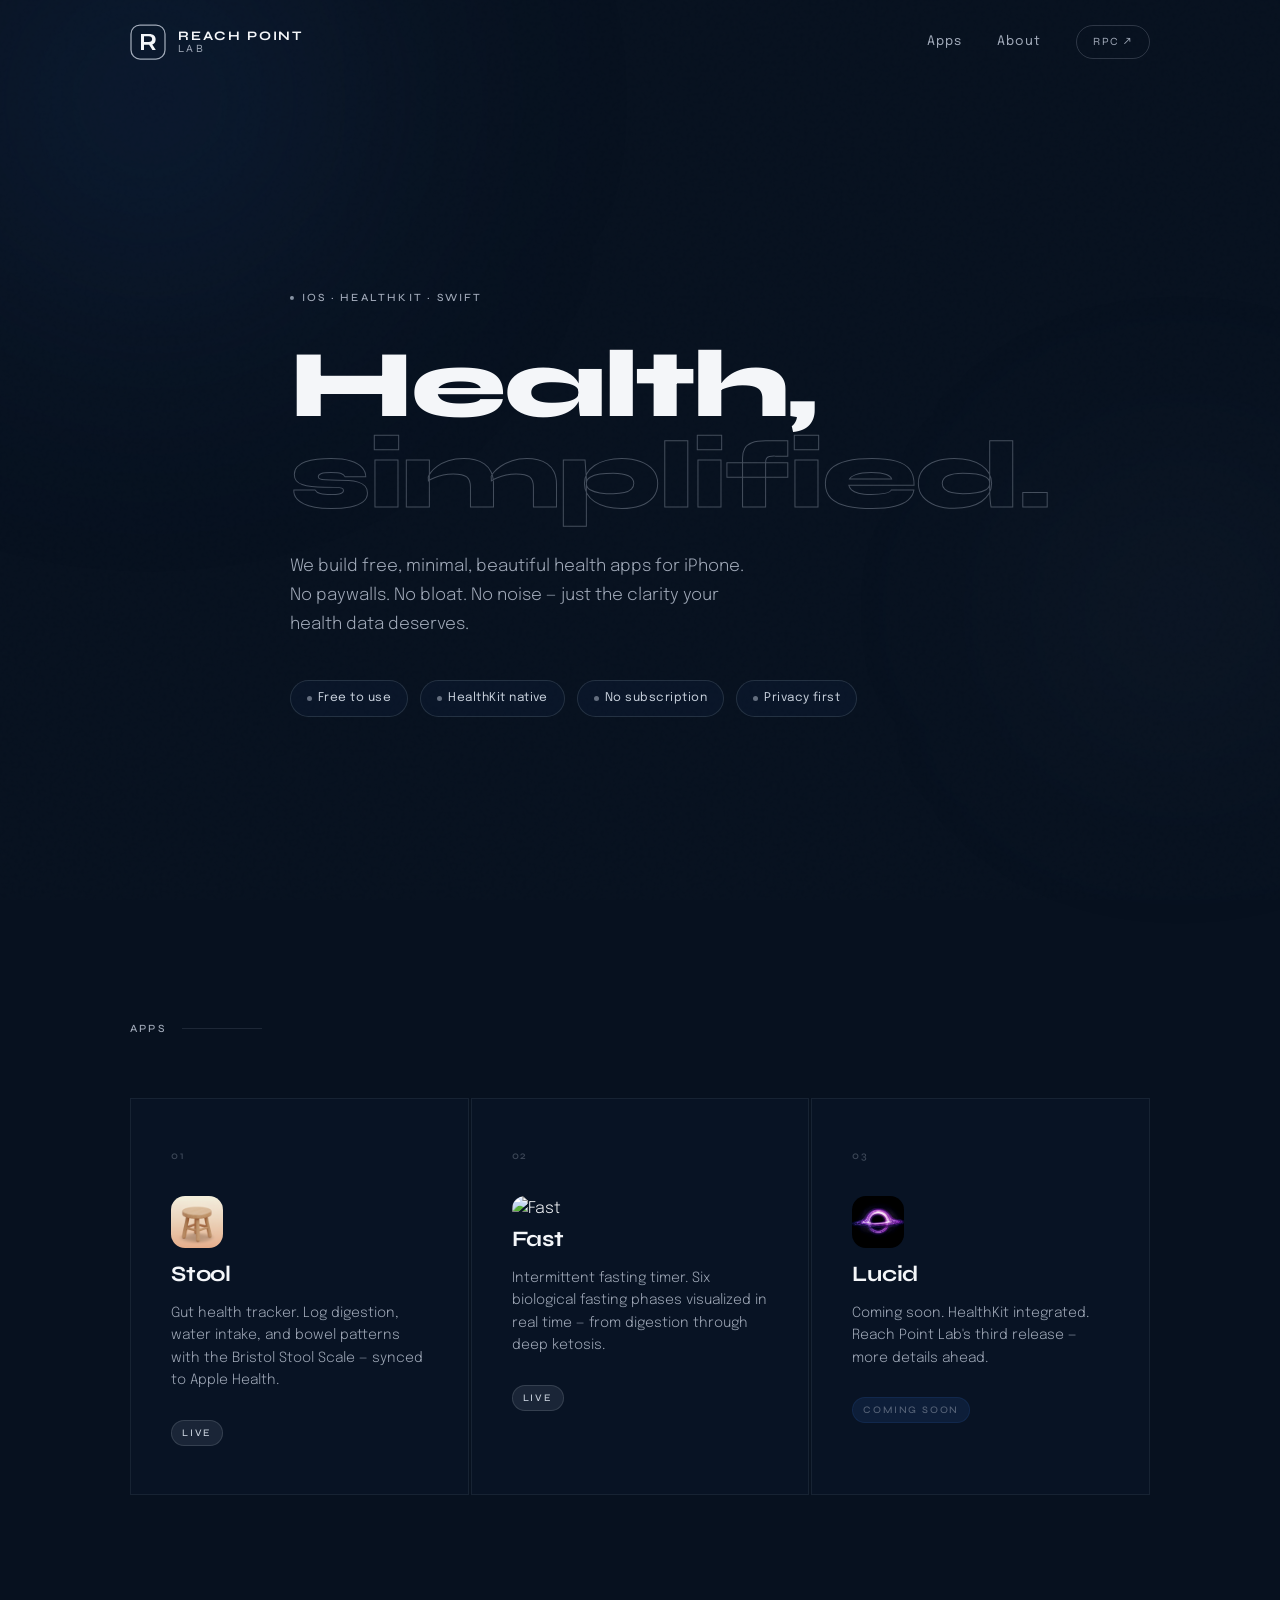
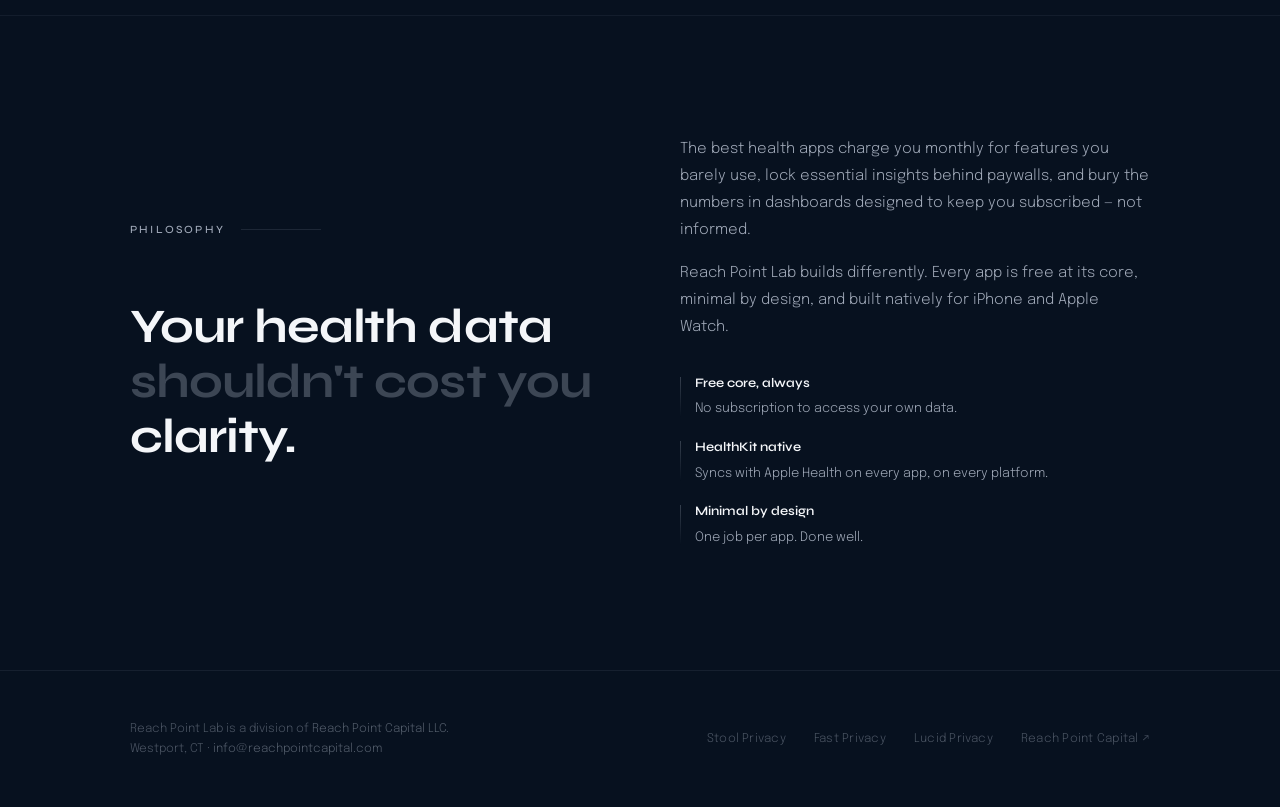
==== index.html @ 01dcac48 "Add R favicon" ====
<!DOCTYPE html>
<html lang="en">
<head>
  <meta charset="UTF-8" />
  <meta name="viewport" content="width=device-width, initial-scale=1.0" />
  <title>Reach Point Lab — Health Simplified</title>
  <meta name="description" content="Reach Point Lab builds free, minimal, beautiful health apps for iOS. No paywalls. No complexity. Just clarity." />
  <meta property="og:title" content="Reach Point Lab" />
  <meta property="og:description" content="Free, minimal, beautiful health apps for iOS." />
  <meta property="og:url" content="https://reachpointlab.com" />
  <link rel="canonical" href="https://reachpointlab.com" />
  <link rel="icon" type="image/svg+xml" href="data:image/svg+xml,%3Csvg xmlns='http://www.w3.org/2000/svg' viewBox='0 0 34 34'%3E%3Crect width='34' height='34' rx='8.5' fill='%231B3A6B'/%3E%3Cpath d='M9.5 9h7.8c2 0 3.55.48 4.6 1.42 1.05.94 1.57 2.24 1.57 3.87 0 1.18-.28 2.18-.86 3-.56.8-1.34 1.36-2.34 1.7L23.9 25h-3.2l-3.15-5.07H12.3V25H9.5V9zm2.8 2.58V17.5h4.6c1 0 1.78-.26 2.34-.76.56-.52.83-1.22.83-2.1 0-.86-.27-1.53-.83-2.02-.56-.5-1.34-.74-2.34-.74h-4.6v-.7z' fill='%23F4F6F9'/%3E%3C/svg%3E" />
  <link rel="preconnect" href="https://fonts.googleapis.com" />
  <link rel="preconnect" href="https://fonts.gstatic.com" crossorigin />
  <link href="https://fonts.googleapis.com/css2?family=Syne:wght@400;500;600;700;800&family=Epilogue:wght@300;400;500&display=swap" rel="stylesheet" />

  <style>
    *, *::before, *::after { box-sizing: border-box; margin: 0; padding: 0; }

    :root {
      --navy:   #1B3A6B;
      --navy-deep: #0D1E3A;
      --navy-mid:  #122c56;
      --silver: #A0A9B8;
      --silver-light: #C8D0DC;
      --white:  #F4F6F9;
      --ink:    #07111F;
      --accent: #A0A9B8;
      --gold:   #C8A96E;
    }

    html { scroll-behavior: smooth; }

    body {
      background-color: var(--ink);
      color: var(--white);
      font-family: 'Epilogue', sans-serif;
      font-weight: 300;
      line-height: 1.6;
      -webkit-font-smoothing: antialiased;
      overflow-x: hidden;
    }

    /* ── NOISE TEXTURE OVERLAY ── */
    body::before {
      content: '';
      position: fixed;
      inset: 0;
      background-image: url("data:image/svg+xml,%3Csvg viewBox='0 0 256 256' xmlns='http://www.w3.org/2000/svg'%3E%3Cfilter id='noise'%3E%3CfeTurbulence type='fractalNoise' baseFrequency='0.9' numOctaves='4' stitchTiles='stitch'/%3E%3C/filter%3E%3Crect width='100%25' height='100%25' filter='url(%23noise)' opacity='0.04'/%3E%3C/svg%3E");
      pointer-events: none;
      z-index: 0;
      opacity: 0.4;
    }

    /* ── AMBIENT GLOW ── */
    .glow-orb {
      position: fixed;
      border-radius: 50%;
      filter: blur(120px);
      pointer-events: none;
      z-index: 0;
    }
    .glow-orb-1 {
      width: 600px; height: 600px;
      background: radial-gradient(circle, rgba(27,58,107,0.35) 0%, transparent 70%);
      top: -200px; left: -150px;
    }
    .glow-orb-2 {
      width: 400px; height: 400px;
      background: radial-gradient(circle, rgba(160,169,184,0.08) 0%, transparent 70%);
      bottom: 10%; right: -100px;
    }

    /* ── LAYOUT ── */
    .container {
      max-width: 1100px;
      margin: 0 auto;
      padding: 0 40px;
      position: relative;
      z-index: 1;
    }

    /* ── HEADER ── */
    header {
      position: fixed;
      top: 0; left: 0; right: 0;
      z-index: 100;
      padding: 24px 0;
      transition: background 0.4s ease, border-color 0.4s ease;
      border-bottom: 1px solid transparent;
    }
    header.scrolled {
      background: rgba(7, 17, 31, 0.85);
      backdrop-filter: blur(16px);
      -webkit-backdrop-filter: blur(16px);
      border-color: rgba(160,169,184,0.1);
    }
    .header-inner {
      display: flex;
      align-items: center;
      justify-content: space-between;
    }
    .logo-mark {
      display: flex;
      align-items: center;
      gap: 12px;
      text-decoration: none;
    }
    .logo-icon {
      width: 36px;
      height: 36px;
      flex-shrink: 0;
    }
    .logo-text {
      display: flex;
      flex-direction: column;
      line-height: 1.1;
    }
    .logo-text .reach {
      font-family: 'Syne', sans-serif;
      font-weight: 700;
      font-size: 13px;
      letter-spacing: 0.14em;
      text-transform: uppercase;
      color: var(--white);
    }
    .logo-text .lab {
      font-family: 'Syne', sans-serif;
      font-weight: 400;
      font-size: 11px;
      letter-spacing: 0.22em;
      text-transform: uppercase;
      color: var(--silver);
    }
    nav {
      display: flex;
      align-items: center;
      gap: 36px;
    }
    nav a {
      font-family: 'Epilogue', sans-serif;
      font-size: 13px;
      font-weight: 400;
      letter-spacing: 0.06em;
      color: var(--silver);
      text-decoration: none;
      transition: color 0.2s;
    }
    nav a:hover { color: var(--white); }
    .nav-rpc {
      font-family: 'Syne', sans-serif !important;
      font-size: 11px !important;
      letter-spacing: 0.14em !important;
      text-transform: uppercase;
      padding: 7px 16px;
      border: 1px solid rgba(160,169,184,0.25);
      border-radius: 100px;
      transition: border-color 0.2s, color 0.2s !important;
    }
    .nav-rpc:hover {
      border-color: rgba(160,169,184,0.6) !important;
      color: var(--white) !important;
    }

    /* ── HERO ── */
    .hero {
      min-height: 100vh;
      display: flex;
      align-items: center;
      padding-top: 100px;
    }
    .hero-content {
      max-width: 700px;
    }
    .eyebrow {
      display: inline-flex;
      align-items: center;
      gap: 8px;
      font-family: 'Syne', sans-serif;
      font-size: 11px;
      font-weight: 500;
      letter-spacing: 0.2em;
      text-transform: uppercase;
      color: var(--silver);
      margin-bottom: 32px;
      opacity: 0;
      animation: fadeUp 0.8s ease 0.2s forwards;
    }
    .eyebrow-dot {
      width: 4px; height: 4px;
      background: var(--navy);
      border-radius: 50%;
      background: linear-gradient(135deg, var(--silver), #6b7a8d);
    }
    .hero h1 {
      font-family: 'Syne', sans-serif;
      font-size: clamp(52px, 8vw, 96px);
      font-weight: 800;
      line-height: 0.95;
      letter-spacing: -0.02em;
      color: var(--white);
      opacity: 0;
      animation: fadeUp 0.9s ease 0.35s forwards;
    }
    .hero h1 .accent-line {
      display: block;
      color: transparent;
      -webkit-text-stroke: 1px rgba(160,169,184,0.4);
    }
    .hero-sub {
      margin-top: 32px;
      font-size: 17px;
      font-weight: 300;
      color: var(--silver);
      line-height: 1.7;
      max-width: 460px;
      opacity: 0;
      animation: fadeUp 0.9s ease 0.5s forwards;
    }
    .hero-badges {
      display: flex;
      gap: 12px;
      margin-top: 40px;
      flex-wrap: wrap;
      opacity: 0;
      animation: fadeUp 0.9s ease 0.65s forwards;
    }
    .badge {
      display: inline-flex;
      align-items: center;
      gap: 6px;
      padding: 8px 16px;
      border-radius: 100px;
      border: 1px solid rgba(160,169,184,0.18);
      font-size: 12px;
      font-weight: 400;
      letter-spacing: 0.04em;
      color: var(--silver-light);
      background: rgba(27,58,107,0.12);
    }
    .badge-dot {
      width: 5px; height: 5px;
      border-radius: 50%;
      background: var(--silver);
      opacity: 0.6;
    }

    /* ── DIVIDER ── */
    .section-divider {
      width: 1px;
      height: 80px;
      background: linear-gradient(to bottom, transparent, rgba(160,169,184,0.25), transparent);
      margin: 0 auto;
    }

    /* ── APPS SECTION ── */
    .apps-section {
      padding: 120px 0;
    }
    .section-label {
      font-family: 'Syne', sans-serif;
      font-size: 11px;
      font-weight: 500;
      letter-spacing: 0.2em;
      text-transform: uppercase;
      color: var(--silver);
      margin-bottom: 60px;
      display: flex;
      align-items: center;
      gap: 16px;
    }
    .section-label::after {
      content: '';
      flex: 1;
      height: 1px;
      background: rgba(160,169,184,0.15);
      max-width: 80px;
    }
    .apps-grid {
      display: grid;
      grid-template-columns: repeat(3, 1fr);
      gap: 2px;
    }
    .app-card {
      position: relative;
      padding: 48px 40px;
      background: rgba(27,58,107,0.08);
      border: 1px solid rgba(160,169,184,0.1);
      transition: background 0.3s ease, border-color 0.3s ease;
      cursor: default;
      overflow: hidden;
    }
    .app-card::before {
      content: '';
      position: absolute;
      inset: 0;
      background: radial-gradient(ellipse at top left, rgba(27,58,107,0.3), transparent 60%);
      opacity: 0;
      transition: opacity 0.4s ease;
    }
    .app-card:hover { background: rgba(27,58,107,0.18); border-color: rgba(160,169,184,0.22); }
    .app-card:hover::before { opacity: 1; }

    .app-number {
      font-family: 'Syne', sans-serif;
      font-size: 11px;
      font-weight: 500;
      letter-spacing: 0.16em;
      color: rgba(160,169,184,0.35);
      margin-bottom: 32px;
    }
    .app-icon-wrap {
      width: 52px;
      height: 52px;
      border-radius: 14px;
      display: flex;
      align-items: center;
      justify-content: center;
      margin-bottom: 24px;
      position: relative;
      z-index: 1;
    }
    .app-icon-wrap svg {
      width: 28px;
      height: 28px;
    }
    .app-card-name {
      font-family: 'Syne', sans-serif;
      font-size: 22px;
      font-weight: 700;
      color: var(--white);
      letter-spacing: -0.01em;
      margin-bottom: 10px;
      position: relative;
      z-index: 1;
    }
    .app-card-desc {
      font-size: 14px;
      font-weight: 300;
      color: var(--silver);
      line-height: 1.6;
      position: relative;
      z-index: 1;
      margin-bottom: 28px;
    }
    .app-card-footer {
      display: flex;
      align-items: center;
      justify-content: space-between;
      position: relative;
      z-index: 1;
    }
    .app-status {
      font-family: 'Syne', sans-serif;
      font-size: 10px;
      font-weight: 500;
      letter-spacing: 0.18em;
      text-transform: uppercase;
      padding: 4px 10px;
      border-radius: 100px;
    }
    .status-live {
      background: rgba(160,169,184,0.12);
      color: var(--silver-light);
      border: 1px solid rgba(160,169,184,0.2);
    }
    .status-soon {
      background: rgba(27,58,107,0.3);
      color: rgba(160,169,184,0.5);
      border: 1px solid rgba(27,58,107,0.4);
    }
    .app-link {
      font-size: 12px;
      color: var(--silver);
      text-decoration: none;
      display: flex;
      align-items: center;
      gap: 5px;
      opacity: 0;
      transition: opacity 0.2s;
    }
    .app-card:hover .app-link { opacity: 1; }
    .app-link:hover { color: var(--white); }

    /* Specific app tints */
    .card-stool .app-icon-wrap { background: rgba(27,58,107,0.25); }
    .card-fast  .app-icon-wrap { background: rgba(240,165,0,0.1); }
    .card-lucid .app-icon-wrap { background: rgba(100,120,160,0.15); }

    /* ── MANIFESTO ── */
    .manifesto {
      padding: 120px 0;
      border-top: 1px solid rgba(160,169,184,0.08);
    }
    .manifesto-inner {
      display: grid;
      grid-template-columns: 1fr 1fr;
      gap: 80px;
      align-items: center;
    }
    .manifesto-headline {
      font-family: 'Syne', sans-serif;
      font-size: clamp(32px, 4vw, 48px);
      font-weight: 700;
      line-height: 1.15;
      letter-spacing: -0.02em;
    }
    .manifesto-headline .dim { color: rgba(160,169,184,0.35); }
    .manifesto-body {
      font-size: 15px;
      font-weight: 300;
      color: var(--silver);
      line-height: 1.8;
    }
    .manifesto-body p + p { margin-top: 16px; }
    .manifesto-pillars {
      margin-top: 32px;
      display: flex;
      flex-direction: column;
      gap: 16px;
    }
    .pillar {
      display: flex;
      align-items: flex-start;
      gap: 14px;
    }
    .pillar-line {
      width: 1px;
      height: 40px;
      background: linear-gradient(to bottom, var(--silver), transparent);
      flex-shrink: 0;
      margin-top: 4px;
      opacity: 0.3;
    }
    .pillar-text strong {
      display: block;
      font-family: 'Syne', sans-serif;
      font-size: 13px;
      font-weight: 600;
      color: var(--white);
      margin-bottom: 2px;
    }
    .pillar-text span {
      font-size: 13px;
      color: var(--silver);
    }

    /* ── FOOTER ── */
    footer {
      border-top: 1px solid rgba(160,169,184,0.1);
      padding: 48px 0;
    }
    .footer-inner {
      display: flex;
      align-items: center;
      justify-content: space-between;
      flex-wrap: wrap;
      gap: 24px;
    }
    .footer-left {
      font-size: 12px;
      color: rgba(160,169,184,0.45);
      line-height: 1.7;
    }
    .footer-left a {
      color: rgba(160,169,184,0.5);
      text-decoration: none;
      transition: color 0.2s;
    }
    .footer-left a:hover { color: var(--silver); }
    .footer-links {
      display: flex;
      gap: 28px;
      flex-wrap: wrap;
    }
    .footer-links a {
      font-family: 'Epilogue', sans-serif;
      font-size: 12px;
      color: rgba(160,169,184,0.45);
      text-decoration: none;
      transition: color 0.2s;
      letter-spacing: 0.02em;
    }
    .footer-links a:hover { color: var(--silver); }

    /* ── ANIMATIONS ── */
    @keyframes fadeUp {
      from { opacity: 0; transform: translateY(24px); }
      to   { opacity: 1; transform: translateY(0); }
    }

    /* ── RESPONSIVE ── */
    @media (max-width: 768px) {
      .container { padding: 0 24px; }
      .apps-grid { grid-template-columns: 1fr; gap: 1px; }
      .manifesto-inner { grid-template-columns: 1fr; gap: 40px; }
      nav { gap: 20px; }
      .nav-rpc { display: none; }
      .hero h1 { font-size: 52px; }
    }
  </style>
</head>
<body>

  <div class="glow-orb glow-orb-1"></div>
  <div class="glow-orb glow-orb-2"></div>

  <!-- HEADER -->
  <header id="site-header">
    <div class="container">
      <div class="header-inner">
        <a href="/" class="logo-mark">
          <!-- Squircle + R mark SVG -->
          <svg class="logo-icon" viewBox="0 0 36 36" fill="none" xmlns="http://www.w3.org/2000/svg">
            <rect x="1" y="1" width="34" height="34" rx="9" stroke="#A0A9B8" stroke-width="1.25"/>
            <path d="M11 10h8.2c2.1 0 3.7.5 4.8 1.5 1.1 1 1.65 2.35 1.65 4.05 0 1.25-.3 2.3-.9 3.15-.58.83-1.4 1.42-2.45 1.77L25.8 26H22.4l-3.3-5.3H14v5.3H11V10zm3 2.7v5.3h4.8c1.05 0 1.87-.27 2.45-.8.58-.54.87-1.27.87-2.2 0-.9-.29-1.6-.87-2.1-.58-.5-1.4-.75-2.45-.75H14v.55z" fill="#F4F6F9"/>
          </svg>
          <div class="logo-text">
            <span class="reach">Reach Point</span>
            <span class="lab">Lab</span>
          </div>
        </a>
        <nav>
          <a href="#apps">Apps</a>
          <a href="#about">About</a>
          <a href="https://reachpointcapital.com" target="_blank" rel="noopener" class="nav-rpc">RPC ↗</a>
        </nav>
      </div>
    </div>
  </header>

  <!-- HERO -->
  <section class="hero">
    <div class="container">
      <div class="hero-content">
        <div class="eyebrow">
          <span class="eyebrow-dot"></span>
          iOS · HealthKit · Swift
        </div>
        <h1>
          Health,
          <span class="accent-line">simplified.</span>
        </h1>
        <p class="hero-sub">
          We build free, minimal, beautiful health apps for iPhone. No paywalls. No bloat. No noise — just the clarity your health data deserves.
        </p>
        <div class="hero-badges">
          <span class="badge"><span class="badge-dot"></span>Free to use</span>
          <span class="badge"><span class="badge-dot"></span>HealthKit native</span>
          <span class="badge"><span class="badge-dot"></span>No subscription</span>
          <span class="badge"><span class="badge-dot"></span>Privacy first</span>
        </div>
      </div>
    </div>
  </section>

  <!-- APPS -->
  <section class="apps-section" id="apps">
    <div class="container">
      <div class="section-label">Apps</div>
      <div class="apps-grid">

        <!-- Stool -->
        <div class="app-card card-stool">
          <div class="app-number">01</div>
          <img src="/images/stool-icon.jpg" alt="Stool" style="width:52px;height:52px;border-radius:14px;object-fit:cover;" />
          <div class="app-card-name">Stool</div>
          <div class="app-card-desc">Gut health tracker. Log digestion, water intake, and bowel patterns with the Bristol Stool Scale — synced to Apple Health.</div>
          <div class="app-card-footer">
            <span class="app-status status-live">Live</span>
          </div>
        </div>

        <!-- Fast -->
        <div class="app-card card-fast">
          <div class="app-number">02</div>
          <img src="/images/fast-icon.png" alt="Fast" style="width:52px;height:52px;border-radius:14px;object-fit:cover;" />
          <div class="app-card-name">Fast</div>
          <div class="app-card-desc">Intermittent fasting timer. Six biological fasting phases visualized in real time — from digestion through deep ketosis.</div>
          <div class="app-card-footer">
            <span class="app-status status-live">Live</span>
          </div>
        </div>

        <!-- Lucid -->
        <div class="app-card card-lucid">
          <div class="app-number">03</div>
          <img src="/images/lucid-icon.jpg" alt="Lucid" style="width:52px;height:52px;border-radius:14px;object-fit:cover;" />
          <div class="app-card-name">Lucid</div>
          <div class="app-card-desc">Coming soon. HealthKit integrated. Reach Point Lab's third release — more details ahead.</div>
          <div class="app-card-footer">
            <span class="app-status status-soon">Coming Soon</span>
          </div>
        </div>

      </div>
    </div>
  </section>

  <!-- MANIFESTO -->
  <section class="manifesto" id="about">
    <div class="container">
      <div class="manifesto-inner">
        <div>
          <div class="section-label">Philosophy</div>
          <h2 class="manifesto-headline">
            Your health data<br/>
            <span class="dim">shouldn't cost you</span><br/>
            clarity.
          </h2>
        </div>
        <div>
          <div class="manifesto-body">
            <p>The best health apps charge you monthly for features you barely use, lock essential insights behind paywalls, and bury the numbers in dashboards designed to keep you subscribed — not informed.</p>
            <p>Reach Point Lab builds differently. Every app is free at its core, minimal by design, and built natively for iPhone and Apple Watch.</p>
          </div>
          <div class="manifesto-pillars">
            <div class="pillar">
              <div class="pillar-line"></div>
              <div class="pillar-text">
                <strong>Free core, always</strong>
                <span>No subscription to access your own data.</span>
              </div>
            </div>
            <div class="pillar">
              <div class="pillar-line"></div>
              <div class="pillar-text">
                <strong>HealthKit native</strong>
                <span>Syncs with Apple Health on every app, on every platform.</span>
              </div>
            </div>
            <div class="pillar">
              <div class="pillar-line"></div>
              <div class="pillar-text">
                <strong>Minimal by design</strong>
                <span>One job per app. Done well.</span>
              </div>
            </div>
          </div>
        </div>
      </div>
    </div>
  </section>

  <!-- FOOTER -->
  <footer>
    <div class="container">
      <div class="footer-inner">
        <div class="footer-left">
          Reach Point Lab is a division of <a href="https://reachpointcapital.com" target="_blank" rel="noopener">Reach Point Capital LLC</a>.<br/>
          Westport, CT · <a href="mailto:info@reachpointcapital.com">info@reachpointcapital.com</a>
        </div>
        <div class="footer-links">
          <a href="/privacy/stool">Stool Privacy</a>
          <a href="/privacy/fast">Fast Privacy</a>
          <a href="/privacy/lucid">Lucid Privacy</a>
          <a href="https://reachpointcapital.com" target="_blank" rel="noopener">Reach Point Capital ↗</a>
        </div>
      </div>
    </div>
  </footer>

  <script>
    const header = document.getElementById('site-header');
    window.addEventListener('scroll', () => {
      header.classList.toggle('scrolled', window.scrollY > 20);
    }, { passive: true });
  </script>

</body>
</html>
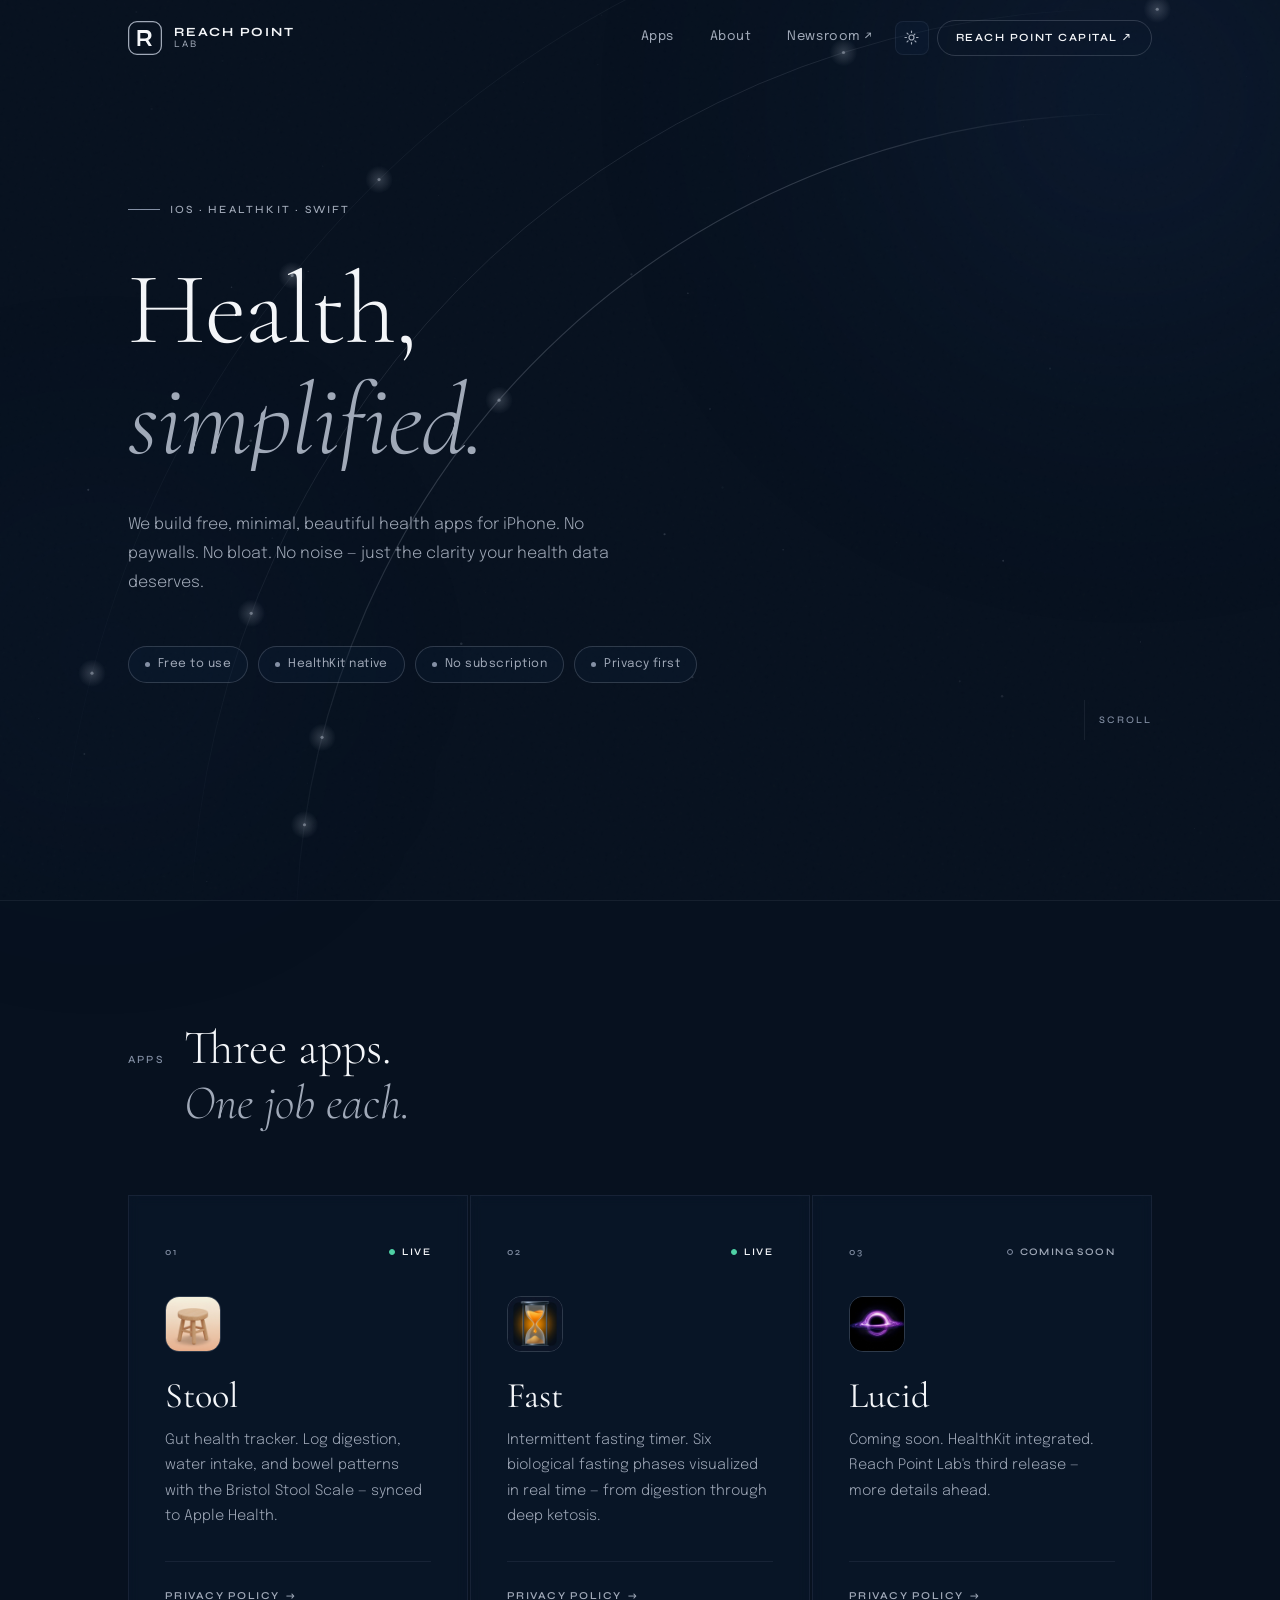
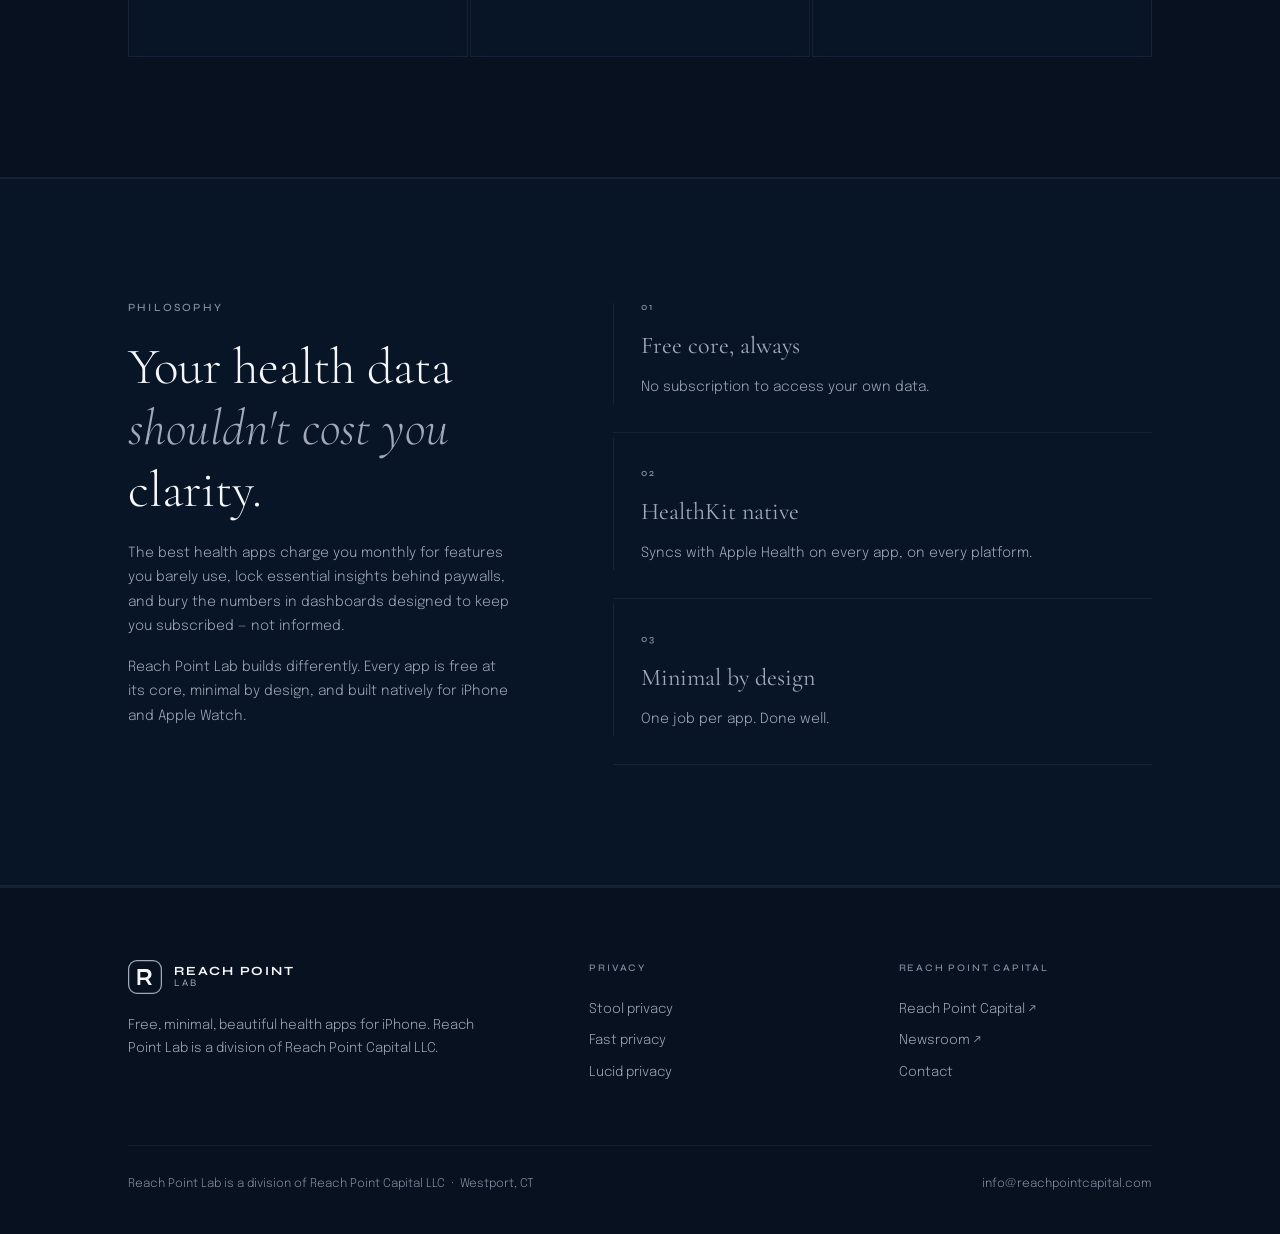
==== commit f237ac5d: "Redesign Lab site in the new style: animated background, light/dark theme, mobile menu - Same design" ====
--- a/index.html
+++ b/index.html
@@ -1,671 +1,272 @@
 <!DOCTYPE html>
-<html lang="en">
+<html lang="en" data-theme="dark">
 <head>
   <meta charset="UTF-8" />
   <meta name="viewport" content="width=device-width, initial-scale=1.0" />
   <title>Reach Point Lab — Health Simplified</title>
   <meta name="description" content="Reach Point Lab builds free, minimal, beautiful health apps for iOS. No paywalls. No complexity. Just clarity." />
+  <link rel="canonical" href="https://reachpointlab.com/" />
+  <meta property="og:site_name" content="Reach Point Lab" />
   <meta property="og:title" content="Reach Point Lab" />
-  <meta property="og:description" content="Free, minimal, beautiful health apps for iOS." />
-  <meta property="og:url" content="https://reachpointlab.com" />
-  <link rel="canonical" href="https://reachpointlab.com" />
+  <meta property="og:description" content="Free, minimal, beautiful health apps for iOS. No paywalls. No complexity. Just clarity." />
+  <meta property="og:url" content="https://reachpointlab.com/" />
+  <meta property="og:type" content="website" />
+  <meta property="og:image" content="https://reachpointlab.com/assets/og-image.png" />
+  <meta name="twitter:card" content="summary_large_image" />
+  <meta name="twitter:title" content="Reach Point Lab" />
+  <meta name="twitter:description" content="Free, minimal, beautiful health apps for iOS. No paywalls. No complexity. Just clarity." />
+  <meta name="twitter:image" content="https://reachpointlab.com/assets/og-image.png" />
+  <script type="application/ld+json">
+  {
+    "@context": "https://schema.org",
+    "@type": "Organization",
+    "name": "Reach Point Lab",
+    "url": "https://reachpointlab.com/",
+    "logo": "https://reachpointlab.com/images/rpl-logo.jpg",
+    "email": "info@reachpointcapital.com",
+    "description": "Free, minimal, beautiful health apps for iOS.",
+    "parentOrganization": { "@type": "Organization", "name": "Reach Point Capital LLC", "url": "https://reachpointcapital.com/" }
+  }
+  </script>
+  <!-- shared:start -->
+  <meta name="theme-color" content="#07111F" />
+  <script>
+    (function () {
+      var root = document.documentElement;
+      try { var t = localStorage.getItem('rpc-theme'); if (t === 'light' || t === 'dark') root.setAttribute('data-theme', t); } catch (e) {}
+      root.classList.add('js');
+      // failsafe: if site.js never runs, stop hiding the scroll-reveal content
+      setTimeout(function () { if (!window.__rpc) root.classList.remove('js'); }, 4000);
+    })();
+  </script>
   <link rel="icon" type="image/svg+xml" href="data:image/svg+xml,%3Csvg xmlns='http://www.w3.org/2000/svg' viewBox='0 0 34 34'%3E%3Crect width='34' height='34' rx='8.5' fill='%231B3A6B'/%3E%3Cpath d='M9.5 9h7.8c2 0 3.55.48 4.6 1.42 1.05.94 1.57 2.24 1.57 3.87 0 1.18-.28 2.18-.86 3-.56.8-1.34 1.36-2.34 1.7L23.9 25h-3.2l-3.15-5.07H12.3V25H9.5V9zm2.8 2.58V17.5h4.6c1 0 1.78-.26 2.34-.76.56-.52.83-1.22.83-2.1 0-.86-.27-1.53-.83-2.02-.56-.5-1.34-.74-2.34-.74h-4.6v-.7z' fill='%23F4F6F9'/%3E%3C/svg%3E" />
   <link rel="preconnect" href="https://fonts.googleapis.com" />
   <link rel="preconnect" href="https://fonts.gstatic.com" crossorigin />
-  <link href="https://fonts.googleapis.com/css2?family=Syne:wght@400;500;600;700;800&family=Epilogue:wght@300;400;500&display=swap" rel="stylesheet" />
-
-  <style>
-    *, *::before, *::after { box-sizing: border-box; margin: 0; padding: 0; }
-
-    :root {
-      --navy:   #1B3A6B;
-      --navy-deep: #0D1E3A;
-      --navy-mid:  #122c56;
-      --silver: #A0A9B8;
-      --silver-light: #C8D0DC;
-      --white:  #F4F6F9;
-      --ink:    #07111F;
-      --accent: #A0A9B8;
-      --gold:   #C8A96E;
-    }
-
-    html { scroll-behavior: smooth; }
-
-    body {
-      background-color: var(--ink);
-      color: var(--white);
-      font-family: 'Epilogue', sans-serif;
-      font-weight: 300;
-      line-height: 1.6;
-      -webkit-font-smoothing: antialiased;
-      overflow-x: hidden;
-    }
-
-    /* ── NOISE TEXTURE OVERLAY ── */
-    body::before {
-      content: '';
-      position: fixed;
-      inset: 0;
-      background-image: url("data:image/svg+xml,%3Csvg viewBox='0 0 256 256' xmlns='http://www.w3.org/2000/svg'%3E%3Cfilter id='noise'%3E%3CfeTurbulence type='fractalNoise' baseFrequency='0.9' numOctaves='4' stitchTiles='stitch'/%3E%3C/filter%3E%3Crect width='100%25' height='100%25' filter='url(%23noise)' opacity='0.04'/%3E%3C/svg%3E");
-      pointer-events: none;
-      z-index: 0;
-      opacity: 0.4;
-    }
-
-    /* ── AMBIENT GLOW ── */
-    .glow-orb {
-      position: fixed;
-      border-radius: 50%;
-      filter: blur(120px);
-      pointer-events: none;
-      z-index: 0;
-    }
-    .glow-orb-1 {
-      width: 600px; height: 600px;
-      background: radial-gradient(circle, rgba(27,58,107,0.35) 0%, transparent 70%);
-      top: -200px; left: -150px;
-    }
-    .glow-orb-2 {
-      width: 400px; height: 400px;
-      background: radial-gradient(circle, rgba(160,169,184,0.08) 0%, transparent 70%);
-      bottom: 10%; right: -100px;
-    }
-
-    /* ── LAYOUT ── */
-    .container {
-      max-width: 1100px;
-      margin: 0 auto;
-      padding: 0 40px;
-      position: relative;
-      z-index: 1;
-    }
-
-    /* ── HEADER ── */
-    header {
-      position: fixed;
-      top: 0; left: 0; right: 0;
-      z-index: 100;
-      padding: 24px 0;
-      transition: background 0.4s ease, border-color 0.4s ease;
-      border-bottom: 1px solid transparent;
-    }
-    header.scrolled {
-      background: rgba(7, 17, 31, 0.85);
-      backdrop-filter: blur(16px);
-      -webkit-backdrop-filter: blur(16px);
-      border-color: rgba(160,169,184,0.1);
-    }
-    .header-inner {
-      display: flex;
-      align-items: center;
-      justify-content: space-between;
-    }
-    .logo-mark {
-      display: flex;
-      align-items: center;
-      gap: 12px;
-      text-decoration: none;
-    }
-    .logo-icon {
-      width: 36px;
-      height: 36px;
-      flex-shrink: 0;
-    }
-    .logo-text {
-      display: flex;
-      flex-direction: column;
-      line-height: 1.1;
-    }
-    .logo-text .reach {
-      font-family: 'Syne', sans-serif;
-      font-weight: 700;
-      font-size: 13px;
-      letter-spacing: 0.14em;
-      text-transform: uppercase;
-      color: var(--white);
-    }
-    .logo-text .lab {
-      font-family: 'Syne', sans-serif;
-      font-weight: 400;
-      font-size: 11px;
-      letter-spacing: 0.22em;
-      text-transform: uppercase;
-      color: var(--silver);
-    }
-    nav {
-      display: flex;
-      align-items: center;
-      gap: 36px;
-    }
-    nav a {
-      font-family: 'Epilogue', sans-serif;
-      font-size: 13px;
-      font-weight: 400;
-      letter-spacing: 0.06em;
-      color: var(--silver);
-      text-decoration: none;
-      transition: color 0.2s;
-    }
-    nav a:hover { color: var(--white); }
-    .nav-rpc {
-      font-family: 'Syne', sans-serif !important;
-      font-size: 11px !important;
-      letter-spacing: 0.14em !important;
-      text-transform: uppercase;
-      padding: 7px 16px;
-      border: 1px solid rgba(160,169,184,0.25);
-      border-radius: 100px;
-      transition: border-color 0.2s, color 0.2s !important;
-    }
-    .nav-rpc:hover {
-      border-color: rgba(160,169,184,0.6) !important;
-      color: var(--white) !important;
-    }
-
-    /* ── HERO ── */
-    .hero {
-      min-height: 100vh;
-      display: flex;
-      align-items: center;
-      padding-top: 100px;
-    }
-    .hero-content {
-      max-width: 700px;
-    }
-    .eyebrow {
-      display: inline-flex;
-      align-items: center;
-      gap: 8px;
-      font-family: 'Syne', sans-serif;
-      font-size: 11px;
-      font-weight: 500;
-      letter-spacing: 0.2em;
-      text-transform: uppercase;
-      color: var(--silver);
-      margin-bottom: 32px;
-      opacity: 0;
-      animation: fadeUp 0.8s ease 0.2s forwards;
-    }
-    .eyebrow-dot {
-      width: 4px; height: 4px;
-      background: var(--navy);
-      border-radius: 50%;
-      background: linear-gradient(135deg, var(--silver), #6b7a8d);
-    }
-    .hero h1 {
-      font-family: 'Syne', sans-serif;
-      font-size: clamp(52px, 8vw, 96px);
-      font-weight: 800;
-      line-height: 0.95;
-      letter-spacing: -0.02em;
-      color: var(--white);
-      opacity: 0;
-      animation: fadeUp 0.9s ease 0.35s forwards;
-    }
-    .hero h1 .accent-line {
-      display: block;
-      color: transparent;
-      -webkit-text-stroke: 1px rgba(160,169,184,0.4);
-    }
-    .hero-sub {
-      margin-top: 32px;
-      font-size: 17px;
-      font-weight: 300;
-      color: var(--silver);
-      line-height: 1.7;
-      max-width: 460px;
-      opacity: 0;
-      animation: fadeUp 0.9s ease 0.5s forwards;
-    }
-    .hero-badges {
-      display: flex;
-      gap: 12px;
-      margin-top: 40px;
-      flex-wrap: wrap;
-      opacity: 0;
-      animation: fadeUp 0.9s ease 0.65s forwards;
-    }
-    .badge {
-      display: inline-flex;
-      align-items: center;
-      gap: 6px;
-      padding: 8px 16px;
-      border-radius: 100px;
-      border: 1px solid rgba(160,169,184,0.18);
-      font-size: 12px;
-      font-weight: 400;
-      letter-spacing: 0.04em;
-      color: var(--silver-light);
-      background: rgba(27,58,107,0.12);
-    }
-    .badge-dot {
-      width: 5px; height: 5px;
-      border-radius: 50%;
-      background: var(--silver);
-      opacity: 0.6;
-    }
-
-    /* ── DIVIDER ── */
-    .section-divider {
-      width: 1px;
-      height: 80px;
-      background: linear-gradient(to bottom, transparent, rgba(160,169,184,0.25), transparent);
-      margin: 0 auto;
-    }
-
-    /* ── APPS SECTION ── */
-    .apps-section {
-      padding: 120px 0;
-    }
-    .section-label {
-      font-family: 'Syne', sans-serif;
-      font-size: 11px;
-      font-weight: 500;
-      letter-spacing: 0.2em;
-      text-transform: uppercase;
-      color: var(--silver);
-      margin-bottom: 60px;
-      display: flex;
-      align-items: center;
-      gap: 16px;
-    }
-    .section-label::after {
-      content: '';
-      flex: 1;
-      height: 1px;
-      background: rgba(160,169,184,0.15);
-      max-width: 80px;
-    }
-    .apps-grid {
-      display: grid;
-      grid-template-columns: repeat(3, 1fr);
-      gap: 2px;
-    }
-    .app-card {
-      position: relative;
-      padding: 48px 40px;
-      background: rgba(27,58,107,0.08);
-      border: 1px solid rgba(160,169,184,0.1);
-      transition: background 0.3s ease, border-color 0.3s ease;
-      cursor: default;
-      overflow: hidden;
-    }
-    .app-card::before {
-      content: '';
-      position: absolute;
-      inset: 0;
-      background: radial-gradient(ellipse at top left, rgba(27,58,107,0.3), transparent 60%);
-      opacity: 0;
-      transition: opacity 0.4s ease;
-    }
-    .app-card:hover { background: rgba(27,58,107,0.18); border-color: rgba(160,169,184,0.22); }
-    .app-card:hover::before { opacity: 1; }
-
-    .app-number {
-      font-family: 'Syne', sans-serif;
-      font-size: 11px;
-      font-weight: 500;
-      letter-spacing: 0.16em;
-      color: rgba(160,169,184,0.35);
-      margin-bottom: 32px;
-    }
-    .app-icon-wrap {
-      width: 52px;
-      height: 52px;
-      border-radius: 14px;
-      display: flex;
-      align-items: center;
-      justify-content: center;
-      margin-bottom: 24px;
-      position: relative;
-      z-index: 1;
-    }
-    .app-icon-wrap svg {
-      width: 28px;
-      height: 28px;
-    }
-    .app-card-name {
-      font-family: 'Syne', sans-serif;
-      font-size: 22px;
-      font-weight: 700;
-      color: var(--white);
-      letter-spacing: -0.01em;
-      margin-bottom: 10px;
-      position: relative;
-      z-index: 1;
-    }
-    .app-card-desc {
-      font-size: 14px;
-      font-weight: 300;
-      color: var(--silver);
-      line-height: 1.6;
-      position: relative;
-      z-index: 1;
-      margin-bottom: 28px;
-    }
-    .app-card-footer {
-      display: flex;
-      align-items: center;
-      justify-content: space-between;
-      position: relative;
-      z-index: 1;
-    }
-    .app-status {
-      font-family: 'Syne', sans-serif;
-      font-size: 10px;
-      font-weight: 500;
-      letter-spacing: 0.18em;
-      text-transform: uppercase;
-      padding: 4px 10px;
-      border-radius: 100px;
-    }
-    .status-live {
-      background: rgba(160,169,184,0.12);
-      color: var(--silver-light);
-      border: 1px solid rgba(160,169,184,0.2);
-    }
-    .status-soon {
-      background: rgba(27,58,107,0.3);
-      color: rgba(160,169,184,0.5);
-      border: 1px solid rgba(27,58,107,0.4);
-    }
-    .app-link {
-      font-size: 12px;
-      color: var(--silver);
-      text-decoration: none;
-      display: flex;
-      align-items: center;
-      gap: 5px;
-      opacity: 0;
-      transition: opacity 0.2s;
-    }
-    .app-card:hover .app-link { opacity: 1; }
-    .app-link:hover { color: var(--white); }
-
-    /* Specific app tints */
-    .card-stool .app-icon-wrap { background: rgba(27,58,107,0.25); }
-    .card-fast  .app-icon-wrap { background: rgba(240,165,0,0.1); }
-    .card-lucid .app-icon-wrap { background: rgba(100,120,160,0.15); }
-
-    /* ── MANIFESTO ── */
-    .manifesto {
-      padding: 120px 0;
-      border-top: 1px solid rgba(160,169,184,0.08);
-    }
-    .manifesto-inner {
-      display: grid;
-      grid-template-columns: 1fr 1fr;
-      gap: 80px;
-      align-items: center;
-    }
-    .manifesto-headline {
-      font-family: 'Syne', sans-serif;
-      font-size: clamp(32px, 4vw, 48px);
-      font-weight: 700;
-      line-height: 1.15;
-      letter-spacing: -0.02em;
-    }
-    .manifesto-headline .dim { color: rgba(160,169,184,0.35); }
-    .manifesto-body {
-      font-size: 15px;
-      font-weight: 300;
-      color: var(--silver);
-      line-height: 1.8;
-    }
-    .manifesto-body p + p { margin-top: 16px; }
-    .manifesto-pillars {
-      margin-top: 32px;
-      display: flex;
-      flex-direction: column;
-      gap: 16px;
-    }
-    .pillar {
-      display: flex;
-      align-items: flex-start;
-      gap: 14px;
-    }
-    .pillar-line {
-      width: 1px;
-      height: 40px;
-      background: linear-gradient(to bottom, var(--silver), transparent);
-      flex-shrink: 0;
-      margin-top: 4px;
-      opacity: 0.3;
-    }
-    .pillar-text strong {
-      display: block;
-      font-family: 'Syne', sans-serif;
-      font-size: 13px;
-      font-weight: 600;
-      color: var(--white);
-      margin-bottom: 2px;
-    }
-    .pillar-text span {
-      font-size: 13px;
-      color: var(--silver);
-    }
-
-    /* ── FOOTER ── */
-    footer {
-      border-top: 1px solid rgba(160,169,184,0.1);
-      padding: 48px 0;
-    }
-    .footer-inner {
-      display: flex;
-      align-items: center;
-      justify-content: space-between;
-      flex-wrap: wrap;
-      gap: 24px;
-    }
-    .footer-left {
-      font-size: 12px;
-      color: rgba(160,169,184,0.45);
-      line-height: 1.7;
-    }
-    .footer-left a {
-      color: rgba(160,169,184,0.5);
-      text-decoration: none;
-      transition: color 0.2s;
-    }
-    .footer-left a:hover { color: var(--silver); }
-    .footer-links {
-      display: flex;
-      gap: 28px;
-      flex-wrap: wrap;
-    }
-    .footer-links a {
-      font-family: 'Epilogue', sans-serif;
-      font-size: 12px;
-      color: rgba(160,169,184,0.45);
-      text-decoration: none;
-      transition: color 0.2s;
-      letter-spacing: 0.02em;
-    }
-    .footer-links a:hover { color: var(--silver); }
-
-    /* ── ANIMATIONS ── */
-    @keyframes fadeUp {
-      from { opacity: 0; transform: translateY(24px); }
-      to   { opacity: 1; transform: translateY(0); }
-    }
-
-    /* ── RESPONSIVE ── */
-    @media (max-width: 768px) {
-      .container { padding: 0 24px; }
-      .apps-grid { grid-template-columns: 1fr; gap: 1px; }
-      .manifesto-inner { grid-template-columns: 1fr; gap: 40px; }
-      nav { gap: 20px; }
-      .nav-rpc { display: none; }
-      .hero h1 { font-size: 52px; }
-    }
-  </style>
+  <link href="https://fonts.googleapis.com/css2?family=Cormorant+Garamond:ital,wght@0,300;0,400;0,500;0,600;1,300;1,400&family=Epilogue:wght@300;400;500&family=Syne:wght@400;500;600;700&display=swap" rel="stylesheet" />
+  <link rel="stylesheet" href="/assets/site.css" />
+  <!-- shared:end -->
 </head>
 <body>
-
-  <div class="glow-orb glow-orb-1"></div>
-  <div class="glow-orb glow-orb-2"></div>
-
-  <!-- HEADER -->
+  <a class="skip-link" href="#main">Skip to content</a>
+
+  <!-- bg:start -->
+  <div class="orb orb-1"></div>
+  <div class="orb orb-2"></div>
+  <canvas id="arc" aria-hidden="true"></canvas>
+  <!-- bg:end -->
+
+  <!-- HEADER (the privacy pages carry a copy of this; keep them in sync) -->
   <header id="site-header">
     <div class="container">
       <div class="header-inner">
-        <a href="/" class="logo-mark">
-          <!-- Squircle + R mark SVG -->
-          <svg class="logo-icon" viewBox="0 0 36 36" fill="none" xmlns="http://www.w3.org/2000/svg">
-            <rect x="1" y="1" width="34" height="34" rx="9" stroke="#A0A9B8" stroke-width="1.25"/>
-            <path d="M11 10h8.2c2.1 0 3.7.5 4.8 1.5 1.1 1 1.65 2.35 1.65 4.05 0 1.25-.3 2.3-.9 3.15-.58.83-1.4 1.42-2.45 1.77L25.8 26H22.4l-3.3-5.3H14v5.3H11V10zm3 2.7v5.3h4.8c1.05 0 1.87-.27 2.45-.8.58-.54.87-1.27.87-2.2 0-.9-.29-1.6-.87-2.1-.58-.5-1.4-.75-2.45-.75H14v.55z" fill="#F4F6F9"/>
+
+        <a href="/" class="logo" aria-label="Reach Point Lab — home">
+          <svg class="logo-icon" viewBox="0 0 34 34" fill="none" xmlns="http://www.w3.org/2000/svg" aria-hidden="true">
+            <rect x="0.625" y="0.625" width="32.75" height="32.75" rx="8.375" stroke="#A0A9B8" stroke-width="1.25"/>
+            <path d="M9.5 9h7.8c2 0 3.55.48 4.6 1.42 1.05.94 1.57 2.24 1.57 3.87 0 1.18-.28 2.18-.86 3-.56.8-1.34 1.36-2.34 1.7L23.9 25h-3.2l-3.15-5.07H12.3V25H9.5V9zm2.8 2.58V17.5h4.6c1 0 1.78-.26 2.34-.76.56-.52.83-1.22.83-2.1 0-.86-.27-1.53-.83-2.02-.56-.5-1.34-.74-2.34-.74h-4.6v-.7z" fill="currentColor" style="color: var(--text-1)"/>
           </svg>
           <div class="logo-text">
-            <span class="reach">Reach Point</span>
-            <span class="lab">Lab</span>
+            <span class="rpc-name">Reach Point</span>
+            <span class="rpc-sub">Lab</span>
           </div>
         </a>
-        <nav>
-          <a href="#apps">Apps</a>
-          <a href="#about">About</a>
-          <a href="https://reachpointcapital.com" target="_blank" rel="noopener" class="nav-rpc">RPC ↗</a>
+
+        <nav aria-label="Primary">
+          <a href="/#apps" class="nav-link">Apps</a>
+          <a href="/#about" class="nav-link">About</a>
+          <a href="https://reachpointcapital.com/newsroom/" class="nav-link" target="_blank" rel="noopener">Newsroom ↗</a>
+
+          <div class="nav-right">
+            <button class="theme-toggle" id="theme-toggle" type="button" aria-label="Toggle theme">
+              <!-- Sun icon (shown in dark mode) -->
+              <svg id="icon-sun" viewBox="0 0 15 15" fill="none" xmlns="http://www.w3.org/2000/svg" aria-hidden="true">
+                <circle cx="7.5" cy="7.5" r="2.5" stroke="currentColor" stroke-width="1.2"/>
+                <path d="M7.5 1v1.5M7.5 12.5V14M1 7.5h1.5M12.5 7.5H14M3.05 3.05l1.06 1.06M10.89 10.89l1.06 1.06M10.89 4.11l-1.06 1.06M4.11 10.89L3.05 11.95" stroke="currentColor" stroke-width="1.2" stroke-linecap="round"/>
+              </svg>
+              <!-- Moon icon (shown in light mode) -->
+              <svg id="icon-moon" viewBox="0 0 15 15" fill="none" xmlns="http://www.w3.org/2000/svg" aria-hidden="true">
+                <path d="M7.5 1.5A6 6 0 1 0 13.5 7.5 4.5 4.5 0 0 1 7.5 1.5z" stroke="currentColor" stroke-width="1.2" stroke-linecap="round" stroke-linejoin="round"/>
+              </svg>
+            </button>
+            <a href="https://reachpointcapital.com" class="contact-btn" target="_blank" rel="noopener">Reach Point Capital ↗</a>
+            <button class="menu-toggle" type="button" aria-expanded="false" aria-controls="mobile-menu" aria-label="Open menu">
+              <span></span><span></span><span></span>
+            </button>
+          </div>
         </nav>
+      </div>
+    </div>
+
+    <div class="mobile-menu" id="mobile-menu">
+      <div class="mobile-menu-inner">
+        <div class="mm-group-label">Reach Point Lab</div>
+        <a href="/#apps" class="mm-link">Apps</a>
+        <a href="/#about" class="mm-link">About</a>
+        <div class="mm-group-label">Reach Point Capital</div>
+        <a href="https://reachpointcapital.com/newsroom/" target="_blank" rel="noopener" class="mm-link">Newsroom ↗</a>
+        <a href="https://reachpointcapital.com" target="_blank" rel="noopener" class="mm-link">Reach Point Capital ↗</a>
+        <a href="mailto:info@reachpointcapital.com" class="mm-cta">Contact</a>
       </div>
     </div>
   </header>
 
-  <!-- HERO -->
-  <section class="hero">
-    <div class="container">
-      <div class="hero-content">
-        <div class="eyebrow">
-          <span class="eyebrow-dot"></span>
-          iOS · HealthKit · Swift
-        </div>
-        <h1>
-          Health,
-          <span class="accent-line">simplified.</span>
-        </h1>
-        <p class="hero-sub">
-          We build free, minimal, beautiful health apps for iPhone. No paywalls. No bloat. No noise — just the clarity your health data deserves.
-        </p>
-        <div class="hero-badges">
-          <span class="badge"><span class="badge-dot"></span>Free to use</span>
-          <span class="badge"><span class="badge-dot"></span>HealthKit native</span>
-          <span class="badge"><span class="badge-dot"></span>No subscription</span>
-          <span class="badge"><span class="badge-dot"></span>Privacy first</span>
-        </div>
-      </div>
-    </div>
-  </section>
-
-  <!-- APPS -->
-  <section class="apps-section" id="apps">
-    <div class="container">
-      <div class="section-label">Apps</div>
-      <div class="apps-grid">
-
-        <!-- Stool -->
-        <div class="app-card card-stool">
-          <div class="app-number">01</div>
-          <img src="/images/stool-icon.jpg" alt="Stool" style="width:52px;height:52px;border-radius:14px;object-fit:cover;" />
-          <div class="app-card-name">Stool</div>
-          <div class="app-card-desc">Gut health tracker. Log digestion, water intake, and bowel patterns with the Bristol Stool Scale — synced to Apple Health.</div>
-          <div class="app-card-footer">
-            <span class="app-status status-live">Live</span>
-          </div>
-        </div>
-
-        <!-- Fast -->
-        <div class="app-card card-fast">
-          <div class="app-number">02</div>
-          <img src="/images/fast-icon.png" alt="Fast" style="width:52px;height:52px;border-radius:14px;object-fit:cover;" />
-          <div class="app-card-name">Fast</div>
-          <div class="app-card-desc">Intermittent fasting timer. Six biological fasting phases visualized in real time — from digestion through deep ketosis.</div>
-          <div class="app-card-footer">
-            <span class="app-status status-live">Live</span>
-          </div>
-        </div>
-
-        <!-- Lucid -->
-        <div class="app-card card-lucid">
-          <div class="app-number">03</div>
-          <img src="/images/lucid-icon.jpg" alt="Lucid" style="width:52px;height:52px;border-radius:14px;object-fit:cover;" />
-          <div class="app-card-name">Lucid</div>
-          <div class="app-card-desc">Coming soon. HealthKit integrated. Reach Point Lab's third release — more details ahead.</div>
-          <div class="app-card-footer">
-            <span class="app-status status-soon">Coming Soon</span>
-          </div>
-        </div>
-
-      </div>
-    </div>
-  </section>
-
-  <!-- MANIFESTO -->
-  <section class="manifesto" id="about">
-    <div class="container">
-      <div class="manifesto-inner">
-        <div>
-          <div class="section-label">Philosophy</div>
-          <h2 class="manifesto-headline">
-            Your health data<br/>
-            <span class="dim">shouldn't cost you</span><br/>
-            clarity.
-          </h2>
-        </div>
-        <div>
-          <div class="manifesto-body">
-            <p>The best health apps charge you monthly for features you barely use, lock essential insights behind paywalls, and bury the numbers in dashboards designed to keep you subscribed — not informed.</p>
-            <p>Reach Point Lab builds differently. Every app is free at its core, minimal by design, and built natively for iPhone and Apple Watch.</p>
-          </div>
-          <div class="manifesto-pillars">
-            <div class="pillar">
-              <div class="pillar-line"></div>
-              <div class="pillar-text">
-                <strong>Free core, always</strong>
-                <span>No subscription to access your own data.</span>
-              </div>
-            </div>
-            <div class="pillar">
-              <div class="pillar-line"></div>
-              <div class="pillar-text">
-                <strong>HealthKit native</strong>
-                <span>Syncs with Apple Health on every app, on every platform.</span>
-              </div>
-            </div>
-            <div class="pillar">
-              <div class="pillar-line"></div>
-              <div class="pillar-text">
-                <strong>Minimal by design</strong>
-                <span>One job per app. Done well.</span>
-              </div>
-            </div>
-          </div>
-        </div>
-      </div>
-    </div>
-  </section>
-
-  <!-- FOOTER -->
+  <main id="main">
+
+    <!-- HERO -->
+    <section class="hero" id="top">
+      <div class="container">
+        <div class="hero-content">
+          <div class="hero-eyebrow">
+            <span class="eyebrow-rule"></span>
+            iOS · HealthKit · Swift
+          </div>
+          <h1 class="hero-title">
+            <span class="line" style="--i:0"><span>Health,</span></span>
+            <span class="line" style="--i:1"><em><span>simplified.</span></em></span>
+          </h1>
+          <p class="hero-body">
+            We build free, minimal, beautiful health apps for iPhone. No paywalls. No bloat. No noise — just the clarity your health data deserves.
+          </p>
+          <div class="hero-badges">
+            <span class="badge">Free to use</span>
+            <span class="badge">HealthKit native</span>
+            <span class="badge">No subscription</span>
+            <span class="badge">Privacy first</span>
+          </div>
+        </div>
+        <a href="#apps" class="scroll-cue" aria-label="Scroll to the apps">
+          <span class="scroll-cue-line"></span>Scroll
+        </a>
+      </div>
+    </section>
+
+    <hr class="section-rule" />
+
+    <!-- APPS -->
+    <section id="apps">
+      <div class="container">
+        <div class="section-header" data-reveal>
+          <span class="section-label">Apps</span>
+          <h2 class="section-title">Three apps.<br/><em>One job each.</em></h2>
+        </div>
+        <div class="apps-grid">
+
+          <!-- Stool -->
+          <div class="app-cell" data-reveal style="--d:0">
+            <article class="app-card">
+              <div class="app-top"><span class="app-number">01</span><span class="status is-live">Live</span></div>
+              <img class="app-icon" src="/images/stool-icon.jpg" alt="Stool app icon" width="56" height="56" loading="lazy" />
+              <h3 class="app-name">Stool</h3>
+              <p class="app-desc">Gut health tracker. Log digestion, water intake, and bowel patterns with the Bristol Stool Scale — synced to Apple Health.</p>
+              <div class="app-foot"><a class="app-privacy" href="/privacy/stool">Privacy policy <span aria-hidden="true">→</span></a></div>
+            </article>
+          </div>
+
+          <!-- Fast -->
+          <div class="app-cell" data-reveal style="--d:1">
+            <article class="app-card">
+              <div class="app-top"><span class="app-number">02</span><span class="status is-live">Live</span></div>
+              <img class="app-icon" src="/images/fast-icon.png" alt="Fast app icon" width="56" height="56" loading="lazy" />
+              <h3 class="app-name">Fast</h3>
+              <p class="app-desc">Intermittent fasting timer. Six biological fasting phases visualized in real time — from digestion through deep ketosis.</p>
+              <div class="app-foot"><a class="app-privacy" href="/privacy/fast">Privacy policy <span aria-hidden="true">→</span></a></div>
+            </article>
+          </div>
+
+          <!-- Lucid -->
+          <div class="app-cell" data-reveal style="--d:2">
+            <article class="app-card">
+              <div class="app-top"><span class="app-number">03</span><span class="status">Coming soon</span></div>
+              <img class="app-icon" src="/images/lucid-icon.jpg" alt="Lucid app icon" width="56" height="56" loading="lazy" />
+              <h3 class="app-name">Lucid</h3>
+              <p class="app-desc">Coming soon. HealthKit integrated. Reach Point Lab's third release — more details ahead.</p>
+              <div class="app-foot"><a class="app-privacy" href="/privacy/lucid">Privacy policy <span aria-hidden="true">→</span></a></div>
+            </article>
+          </div>
+
+        </div>
+      </div>
+    </section>
+
+    <hr class="section-rule" />
+
+    <!-- PHILOSOPHY -->
+    <section class="thesis" id="about">
+      <div class="container">
+        <div class="thesis-inner">
+          <div class="thesis-left" data-reveal>
+            <div class="section-label" style="margin-bottom:20px;">Philosophy</div>
+            <h2 class="thesis-headline">
+              Your health data<br/>
+              <em>shouldn't cost you</em><br/>
+              clarity.
+            </h2>
+            <p class="thesis-sub">The best health apps charge you monthly for features you barely use, lock essential insights behind paywalls, and bury the numbers in dashboards designed to keep you subscribed — not informed.</p>
+            <p class="thesis-sub" style="margin-top:16px;">Reach Point Lab builds differently. Every app is free at its core, minimal by design, and built natively for iPhone and Apple Watch.</p>
+          </div>
+          <div class="thesis-points">
+            <div class="thesis-point">
+              <div class="point-number">01</div>
+              <div class="point-title">Free core, always</div>
+              <p class="point-body">No subscription to access your own data.</p>
+            </div>
+            <div class="thesis-point">
+              <div class="point-number">02</div>
+              <div class="point-title">HealthKit native</div>
+              <p class="point-body">Syncs with Apple Health on every app, on every platform.</p>
+            </div>
+            <div class="thesis-point">
+              <div class="point-number">03</div>
+              <div class="point-title">Minimal by design</div>
+              <p class="point-body">One job per app. Done well.</p>
+            </div>
+          </div>
+        </div>
+      </div>
+    </section>
+
+  </main>
+
+  <hr class="section-rule" />
+
+  <!-- FOOTER (the privacy pages carry a copy of this; keep them in sync) -->
   <footer>
     <div class="container">
-      <div class="footer-inner">
-        <div class="footer-left">
-          Reach Point Lab is a division of <a href="https://reachpointcapital.com" target="_blank" rel="noopener">Reach Point Capital LLC</a>.<br/>
-          Westport, CT · <a href="mailto:info@reachpointcapital.com">info@reachpointcapital.com</a>
-        </div>
-        <div class="footer-links">
-          <a href="/privacy/stool">Stool Privacy</a>
-          <a href="/privacy/fast">Fast Privacy</a>
-          <a href="/privacy/lucid">Lucid Privacy</a>
+      <div class="footer-grid">
+        <div class="footer-brand">
+          <a href="/" class="logo" aria-label="Reach Point Lab — home">
+            <svg class="logo-icon" viewBox="0 0 34 34" fill="none" xmlns="http://www.w3.org/2000/svg" aria-hidden="true">
+              <rect x="0.625" y="0.625" width="32.75" height="32.75" rx="8.375" stroke="#A0A9B8" stroke-width="1.25"/>
+              <path d="M9.5 9h7.8c2 0 3.55.48 4.6 1.42 1.05.94 1.57 2.24 1.57 3.87 0 1.18-.28 2.18-.86 3-.56.8-1.34 1.36-2.34 1.7L23.9 25h-3.2l-3.15-5.07H12.3V25H9.5V9zm2.8 2.58V17.5h4.6c1 0 1.78-.26 2.34-.76.56-.52.83-1.22.83-2.1 0-.86-.27-1.53-.83-2.02-.56-.5-1.34-.74-2.34-.74h-4.6v-.7z" fill="currentColor" style="color: var(--text-1)"/>
+            </svg>
+            <div class="logo-text">
+              <span class="rpc-name">Reach Point</span>
+              <span class="rpc-sub">Lab</span>
+            </div>
+          </a>
+          <p>Free, minimal, beautiful health apps for iPhone. Reach Point Lab is a division of Reach Point Capital LLC.</p>
+        </div>
+        <div class="footer-col">
+          <div class="footer-col-title">Privacy</div>
+          <a href="/privacy/stool">Stool privacy</a>
+          <a href="/privacy/fast">Fast privacy</a>
+          <a href="/privacy/lucid">Lucid privacy</a>
+        </div>
+        <div class="footer-col">
+          <div class="footer-col-title">Reach Point Capital</div>
           <a href="https://reachpointcapital.com" target="_blank" rel="noopener">Reach Point Capital ↗</a>
-        </div>
+          <a href="https://reachpointcapital.com/newsroom/" target="_blank" rel="noopener">Newsroom ↗</a>
+          <a href="mailto:info@reachpointcapital.com">Contact</a>
+        </div>
+      </div>
+      <div class="footer-base">
+        <span>Reach Point Lab is a division of <a href="https://reachpointcapital.com" target="_blank" rel="noopener">Reach Point Capital LLC</a> &nbsp;·&nbsp; Westport, CT</span>
+        <a href="mailto:info@reachpointcapital.com">info@reachpointcapital.com</a>
       </div>
     </div>
   </footer>
 
-  <script>
-    const header = document.getElementById('site-header');
-    window.addEventListener('scroll', () => {
-      header.classList.toggle('scrolled', window.scrollY > 20);
-    }, { passive: true });
-  </script>
-
+  <script src="/assets/site.js" defer></script>
+  <script defer src="/_vercel/insights/script.js"></script>
 </body>
 </html>
--- a/assets/site.css
+++ b/assets/site.css
@@ -0,0 +1,735 @@
+/* Reach Point Capital — shared styles for the home page and the newsroom */
+
+*, *::before, *::after { box-sizing: border-box; margin: 0; padding: 0; }
+
+/* ── THEME TOKENS ── */
+:root {
+  --navy:         #1B3A6B;
+  --navy-deep:    #0D1E3A;
+  --silver:       #A0A9B8;
+  --silver-light: #C8D0DC;
+  --ease:         cubic-bezier(0.2, 0.7, 0.1, 1);
+}
+
+[data-theme="dark"] {
+  color-scheme: dark;
+  --bg:          #07111F;
+  --bg-2:        #0b1829;
+  --surface:     rgba(27,58,107,0.1);
+  --surface-h:   rgba(27,58,107,0.2);
+  --border:      rgba(160,169,184,0.1);
+  --border-h:    rgba(160,169,184,0.25);
+  --text-1:      #F4F6F9;
+  --text-2:      #A0A9B8;
+  --text-3:      #8490A5;
+  --header-bg:   rgba(7,17,31,0.88);
+  --rule:        rgba(160,169,184,0.1);
+  --arc-rgb:     160,169,184;
+  --glow:        rgba(120,150,215,0.16);
+  --live:        #4FD1A5;
+}
+
+[data-theme="light"] {
+  color-scheme: light;
+  --bg:          #F0F2F5;
+  --bg-2:        #E8EBF0;
+  --surface:     rgba(27,58,107,0.06);
+  --surface-h:   rgba(27,58,107,0.1);
+  --border:      rgba(27,58,107,0.12);
+  --border-h:    rgba(27,58,107,0.3);
+  --text-1:      #0D1E3A;
+  --text-2:      #3A4F70;
+  --text-3:      #51617D;
+  --header-bg:   rgba(240,242,245,0.92);
+  --rule:        rgba(27,58,107,0.1);
+  --arc-rgb:     27,58,107;
+  --glow:        rgba(27,58,107,0.1);
+  --live:        #1B8F6B;
+}
+
+html { scroll-behavior: smooth; scroll-padding-top: 84px; }
+
+body {
+  background: var(--bg);
+  color: var(--text-1);
+  font-family: 'Epilogue', sans-serif;
+  font-weight: 300;
+  line-height: 1.6;
+  -webkit-font-smoothing: antialiased;
+  transition: background 0.4s ease, color 0.4s ease;
+  overflow-x: hidden;
+}
+
+a { color: inherit; }
+:focus-visible { outline: 2px solid var(--silver); outline-offset: 3px; border-radius: 4px; }
+
+.skip-link {
+  position: fixed; left: 16px; top: -64px; z-index: 1000;
+  padding: 10px 16px; border-radius: 8px;
+  background: var(--bg-2); color: var(--text-1); border: 1px solid var(--border-h);
+  font-size: 13px; text-decoration: none; transition: top 0.2s;
+}
+.skip-link:focus { top: 16px; }
+
+/* ── NOISE ── */
+body::after {
+  content: '';
+  position: fixed;
+  inset: 0;
+  background-image: url("data:image/svg+xml,%3Csvg viewBox='0 0 256 256' xmlns='http://www.w3.org/2000/svg'%3E%3Cfilter id='n'%3E%3CfeTurbulence type='fractalNoise' baseFrequency='0.9' numOctaves='4' stitchTiles='stitch'/%3E%3C/filter%3E%3Crect width='100%25' height='100%25' filter='url(%23n)' opacity='0.035'/%3E%3C/svg%3E");
+  pointer-events: none;
+  z-index: 9999;
+  opacity: 0.5;
+}
+
+/* ── AMBIENT BACKGROUND ── */
+.orb {
+  position: fixed;
+  border-radius: 50%;
+  filter: blur(130px);
+  pointer-events: none;
+  z-index: 0;
+  transition: opacity 0.4s;
+}
+.orb-1 {
+  width: 700px; height: 700px;
+  background: radial-gradient(circle, rgba(27,58,107,0.28) 0%, transparent 70%);
+  top: -250px; right: -200px;
+}
+.orb-2 {
+  width: 400px; height: 400px;
+  background: radial-gradient(circle, rgba(27,58,107,0.15) 0%, transparent 70%);
+  bottom: 5%; left: -100px;
+}
+[data-theme="light"] .orb-1 { opacity: 0.5; }
+[data-theme="light"] .orb-2 { opacity: 0.3; }
+
+#arc {
+  position: fixed;
+  inset: 0;
+  width: 100%;
+  height: 100%;
+  z-index: 0;
+  pointer-events: none;
+}
+
+/* ── LAYOUT ── */
+.container {
+  max-width: 1120px;
+  margin: 0 auto;
+  padding: 0 48px;
+  position: relative;
+  z-index: 1;
+}
+.container--narrow { max-width: 808px; }
+
+section { padding: 120px 0; position: relative; z-index: 1; }
+.section-rule { border: none; border-top: 1px solid var(--rule); margin: 0; position: relative; z-index: 1; }
+.section-header {
+  display: flex;
+  align-items: baseline;
+  gap: 20px;
+  margin-bottom: 64px;
+}
+.section-header .section-link { margin-left: auto; align-self: center; }
+.section-label {
+  font-family: 'Syne', sans-serif;
+  font-size: 11px;
+  font-weight: 500;
+  letter-spacing: 0.2em;
+  text-transform: uppercase;
+  color: var(--text-3);
+}
+.section-title {
+  font-family: 'Cormorant Garamond', serif;
+  font-size: clamp(32px, 4vw, 48px);
+  font-weight: 300;
+  line-height: 1.15;
+  color: var(--text-1);
+}
+.section-title em { font-style: italic; color: var(--text-2); }
+
+/* ── SCROLL REVEAL (only hidden when JS is running; see the failsafe in the <head>) ── */
+.js [data-reveal] { opacity: 0; }
+/* an animation (not a transition) so card hover transitions stay independent; no fill after it ends */
+.js [data-reveal].is-in { opacity: 1; animation: revealUp 0.9s var(--ease) calc(var(--d, 0) * 90ms) backwards; }
+
+/* ── HEADER ── */
+#site-header {
+  position: fixed;
+  top: 0; left: 0; right: 0;
+  z-index: 200;
+  padding: 20px 0;
+  transition: background 0.4s ease, border-color 0.4s ease, backdrop-filter 0.4s;
+  border-bottom: 1px solid transparent;
+}
+#site-header.scrolled, body.menu-open #site-header {
+  background: var(--header-bg);
+  backdrop-filter: blur(20px);
+  -webkit-backdrop-filter: blur(20px);
+  border-color: var(--border);
+}
+.header-inner { display: flex; align-items: center; justify-content: space-between; }
+
+.logo { display: flex; align-items: center; gap: 12px; text-decoration: none; }
+.logo-icon { width: 34px; height: 34px; flex-shrink: 0; }
+.logo-text { display: flex; flex-direction: column; line-height: 1.15; }
+.logo-text .rpc-name {
+  font-family: 'Syne', sans-serif;
+  font-weight: 700;
+  font-size: 12.5px;
+  letter-spacing: 0.14em;
+  text-transform: uppercase;
+  color: var(--text-1);
+}
+.logo-text .rpc-sub {
+  font-family: 'Syne', sans-serif;
+  font-weight: 400;
+  font-size: 10px;
+  letter-spacing: 0.2em;
+  text-transform: uppercase;
+  color: var(--text-2);
+}
+
+nav { display: flex; align-items: center; gap: 8px; }
+.nav-item { position: relative; }
+.nav-link {
+  font-family: 'Epilogue', sans-serif;
+  font-size: 13px;
+  font-weight: 400;
+  letter-spacing: 0.04em;
+  color: var(--text-2);
+  text-decoration: none;
+  padding: 7px 14px;
+  border-radius: 6px;
+  transition: color 0.2s, background 0.2s;
+  display: flex;
+  align-items: center;
+  gap: 5px;
+  cursor: pointer;
+  border: none;
+  background: none;
+}
+.nav-link:hover { color: var(--text-1); background: var(--surface); }
+.nav-link[aria-current="page"] { color: var(--text-1); }
+.nav-link .chevron { width: 10px; height: 10px; transition: transform 0.25s ease; opacity: 0.6; }
+.nav-item:hover .chevron, .nav-item:focus-within .chevron { transform: rotate(180deg); }
+
+.dropdown {
+  position: absolute;
+  top: 100%;
+  right: 0;
+  padding-top: 8px;
+  min-width: 232px;
+  opacity: 0;
+  transform: translateY(-6px);
+  pointer-events: none;
+  transition: opacity 0.2s ease, transform 0.2s ease;
+}
+.dropdown-inner {
+  background: var(--bg-2);
+  border: 1px solid var(--border);
+  border-radius: 12px;
+  padding: 8px;
+  backdrop-filter: blur(20px);
+  box-shadow: 0 16px 40px rgba(0,0,0,0.2);
+}
+.nav-item:hover .dropdown, .nav-item:focus-within .dropdown {
+  opacity: 1; transform: translateY(0); pointer-events: all;
+}
+.dropdown-item { display: block; padding: 10px 14px; border-radius: 8px; text-decoration: none; transition: background 0.15s; }
+.dropdown-item:hover { background: var(--surface-h); }
+.dropdown-item-name {
+  font-family: 'Syne', sans-serif;
+  font-size: 12px;
+  font-weight: 600;
+  letter-spacing: 0.1em;
+  text-transform: uppercase;
+  color: var(--text-1);
+  margin-bottom: 2px;
+}
+.dropdown-item-desc { font-size: 11.5px; color: var(--text-2); font-weight: 300; }
+.dropdown-divider { height: 1px; background: var(--border); margin: 6px 0; }
+.dropdown-sub { padding: 8px 14px 10px; }
+.dropdown-sub-label {
+  font-family: 'Syne', sans-serif;
+  font-size: 10px;
+  font-weight: 500;
+  letter-spacing: 0.18em;
+  text-transform: uppercase;
+  color: var(--text-3);
+  margin-bottom: 8px;
+}
+.dropdown-sub-item {
+  display: flex; align-items: center; gap: 8px;
+  padding: 7px 10px; border-radius: 6px; text-decoration: none; transition: background 0.15s;
+}
+.dropdown-sub-item:hover { background: var(--surface); }
+.dropdown-sub-item span { font-size: 12.5px; color: var(--text-2); font-weight: 400; }
+.dropdown-sub-item .tag {
+  font-family: 'Syne', sans-serif;
+  font-size: 9px;
+  letter-spacing: 0.12em;
+  text-transform: uppercase;
+  padding: 2px 7px;
+  border-radius: 100px;
+  border: 1px solid var(--border);
+  color: var(--text-3);
+  margin-left: auto;
+}
+
+.nav-right { display: flex; align-items: center; gap: 8px; }
+.theme-toggle, .menu-toggle {
+  width: 34px; height: 34px;
+  border-radius: 8px;
+  border: 1px solid var(--border);
+  background: var(--surface);
+  cursor: pointer;
+  display: flex;
+  align-items: center;
+  justify-content: center;
+  transition: border-color 0.2s, background 0.2s;
+}
+.theme-toggle:hover, .menu-toggle:hover { border-color: var(--border-h); background: var(--surface-h); }
+.theme-toggle svg { width: 15px; height: 15px; color: var(--text-2); }
+#icon-moon { display: none; }
+[data-theme="light"] #icon-sun { display: none; }
+[data-theme="light"] #icon-moon { display: block; }
+
+.menu-toggle { display: none; flex-direction: column; gap: 4px; }
+.menu-toggle span {
+  display: block; width: 14px; height: 1.25px; border-radius: 2px;
+  background: var(--text-1);
+  transition: transform 0.3s var(--ease), opacity 0.2s;
+}
+.menu-toggle[aria-expanded="true"] span:nth-child(1) { transform: translateY(5.25px) rotate(45deg); }
+.menu-toggle[aria-expanded="true"] span:nth-child(2) { opacity: 0; }
+.menu-toggle[aria-expanded="true"] span:nth-child(3) { transform: translateY(-5.25px) rotate(-45deg); }
+
+.contact-btn {
+  font-family: 'Syne', sans-serif;
+  font-size: 11px;
+  font-weight: 600;
+  letter-spacing: 0.14em;
+  text-transform: uppercase;
+  color: var(--text-1);
+  text-decoration: none;
+  padding: 8px 18px;
+  border: 1px solid var(--border-h);
+  border-radius: 100px;
+  transition: background 0.2s, border-color 0.2s, transform 0.25s var(--ease);
+  display: inline-block;
+}
+.contact-btn:hover { background: var(--surface-h); border-color: var(--navy); }
+
+/* Mobile menu panel */
+.mobile-menu {
+  position: absolute;
+  top: 100%; left: 0; right: 0;
+  background: var(--bg-2);
+  border-bottom: 1px solid var(--border);
+  visibility: hidden;
+  opacity: 0;
+  transform: translateY(-8px);
+  transition: opacity 0.25s ease, transform 0.25s ease, visibility 0s linear 0.25s;
+  max-height: calc(100vh - 76px);
+  overflow-y: auto;
+}
+.mobile-menu.is-open {
+  visibility: visible; opacity: 1; transform: none;
+  transition: opacity 0.25s ease, transform 0.25s ease, visibility 0s;
+}
+.mobile-menu-inner { padding: 8px 24px 28px; display: flex; flex-direction: column; }
+.mm-group-label {
+  font-family: 'Syne', sans-serif;
+  font-size: 10px;
+  font-weight: 500;
+  letter-spacing: 0.18em;
+  text-transform: uppercase;
+  color: var(--text-3);
+  padding: 18px 0 6px;
+}
+.mm-link, .mm-sub {
+  display: flex; align-items: baseline; justify-content: space-between; gap: 12px;
+  padding: 14px 0;
+  border-bottom: 1px solid var(--border);
+  text-decoration: none;
+  color: var(--text-1);
+  font-family: 'Cormorant Garamond', serif;
+  font-size: 26px;
+  font-weight: 400;
+}
+.mm-sub { flex-direction: column; align-items: flex-start; gap: 2px; }
+.mm-sub span { font-family: 'Epilogue', sans-serif; font-size: 12px; color: var(--text-2); font-weight: 300; }
+.mm-link[aria-current="page"] { color: var(--text-2); font-style: italic; }
+.mm-cta {
+  margin-top: 24px;
+  text-align: center;
+  font-family: 'Syne', sans-serif;
+  font-size: 12px;
+  font-weight: 600;
+  letter-spacing: 0.14em;
+  text-transform: uppercase;
+  color: var(--text-1);
+  text-decoration: none;
+  padding: 14px 18px;
+  border: 1px solid var(--border-h);
+  border-radius: 100px;
+}
+
+/* ── HERO ── */
+.hero {
+  min-height: 100vh;
+  min-height: 100svh;
+  display: flex;
+  align-items: center;
+  padding-top: 96px;
+  position: relative;
+}
+.hero .container { align-self: stretch; display: flex; align-items: center; width: 100%; }
+.hero-content { max-width: 800px; }
+
+.hero-eyebrow {
+  display: inline-flex;
+  align-items: center;
+  gap: 10px;
+  font-family: 'Syne', sans-serif;
+  font-size: 11px;
+  font-weight: 500;
+  letter-spacing: 0.2em;
+  text-transform: uppercase;
+  color: var(--text-2);
+  margin-bottom: 36px;
+  opacity: 0;
+  animation: fadeUp 0.8s ease 0.15s forwards;
+}
+.eyebrow-rule { width: 32px; height: 1px; background: var(--text-3); }
+
+/* masked line-by-line headline reveal */
+.hero-title, .page-title {
+  font-family: 'Cormorant Garamond', serif;
+  font-weight: 300;
+  line-height: 1;
+  letter-spacing: -0.01em;
+  color: var(--text-1);
+}
+.hero-title { font-size: clamp(56px, 8vw, 104px); margin-bottom: 36px; }
+.page-title { font-size: clamp(56px, 9vw, 112px); margin-bottom: 24px; }
+.line { display: block; overflow: hidden; padding: 0.04em 0 0.16em; margin-bottom: -0.12em; }
+.line > span, .line > em > span {
+  display: inline-block;
+  transform: translateY(112%);
+  animation: lineUp 1.1s var(--ease) forwards;
+  animation-delay: calc(0.25s + var(--i, 0) * 0.13s);
+}
+.line em { font-style: italic; color: var(--text-2); }
+.page-title .line { display: inline-block; vertical-align: top; }
+.hero-title em > span, .page-title em > span {
+  background: linear-gradient(100deg, var(--text-2) 0%, var(--text-2) 38%, var(--text-1) 50%, var(--text-2) 62%, var(--text-2) 100%);
+  background-size: 260% 100%;
+  background-position: 100% 0;
+  -webkit-background-clip: text;
+  background-clip: text;
+  -webkit-text-fill-color: transparent;
+  color: transparent;
+  animation: lineUp 1.1s var(--ease) forwards, shimmer 9s ease-in-out 1.6s infinite;
+  animation-delay: calc(0.25s + var(--i, 0) * 0.13s), 1.6s;
+  padding-right: 0.06em;
+}
+
+.hero-body {
+  font-size: 16px;
+  font-weight: 300;
+  color: var(--text-2);
+  line-height: 1.8;
+  max-width: 520px;
+  margin-bottom: 48px;
+  opacity: 0;
+  animation: fadeUp 0.9s ease 0.7s forwards;
+}
+.hero-stats { display: flex; gap: 48px; opacity: 0; animation: fadeUp 0.9s ease 0.85s forwards; }
+.stat-value {
+  font-family: 'Cormorant Garamond', serif;
+  font-size: 36px;
+  font-weight: 300;
+  color: var(--text-1);
+  line-height: 1;
+  margin-bottom: 4px;
+  font-variant-numeric: tabular-nums;
+}
+.stat-label {
+  font-family: 'Syne', sans-serif;
+  font-size: 10px;
+  font-weight: 500;
+  letter-spacing: 0.18em;
+  text-transform: uppercase;
+  color: var(--text-3);
+}
+.stat-divider { width: 1px; background: var(--rule); align-self: stretch; }
+
+.scroll-cue {
+  position: absolute;
+  right: 48px; bottom: 40px;
+  display: flex; align-items: center; gap: 14px;
+  font-family: 'Syne', sans-serif;
+  font-size: 10px;
+  font-weight: 500;
+  letter-spacing: 0.2em;
+  text-transform: uppercase;
+  color: var(--text-3);
+  text-decoration: none;
+  opacity: 0;
+  animation: fadeUp 0.9s ease 1.4s forwards;
+}
+.scroll-cue:hover { color: var(--text-2); }
+.scroll-cue-line { position: relative; width: 1px; height: 40px; background: var(--rule); overflow: hidden; }
+.scroll-cue-line::after {
+  content: ''; position: absolute; left: 0; top: -50%; width: 1px; height: 50%;
+  background: var(--text-2);
+  animation: cue 2.4s var(--ease) infinite;
+}
+
+/* ── THESIS ── */
+.thesis { background: var(--surface); border-top: 1px solid var(--border); border-bottom: 1px solid var(--border); }
+.thesis-inner { display: grid; grid-template-columns: 1fr 1.4fr; gap: 100px; align-items: start; }
+.thesis-left { position: sticky; top: 120px; }
+.thesis-headline {
+  font-family: 'Cormorant Garamond', serif;
+  font-size: clamp(36px, 4vw, 52px);
+  font-weight: 300;
+  line-height: 1.2;
+  color: var(--text-1);
+  margin-bottom: 20px;
+}
+.thesis-headline em { font-style: italic; color: var(--text-2); }
+.thesis-sub { font-size: 14px; color: var(--text-2); line-height: 1.75; }
+.thesis-points { display: flex; flex-direction: column; }
+.thesis-point { padding: 32px 0 32px 28px; border-bottom: 1px solid var(--border); position: relative; transition: opacity 0.5s ease; }
+.thesis-point:first-child { padding-top: 0; }
+.thesis-point::before {
+  content: '';
+  position: absolute; left: 0; top: 4px; bottom: 28px; width: 1px;
+  background: var(--rule);
+}
+.thesis-point::after {
+  content: '';
+  position: absolute; left: 0; top: 4px; width: 1px; height: 0;
+  background: var(--text-2);
+  transition: height 0.9s var(--ease);
+}
+.thesis-point:first-child::before, .thesis-point:first-child::after { top: 4px; }
+.thesis-point.is-active::after { height: calc(100% - 32px); }
+/* focus shifts by colour, not opacity, so every point stays above the 4.5:1 contrast ratio */
+.thesis-point .point-title, .thesis-point .point-body, .thesis-point .point-number { transition: color 0.5s ease; }
+.thesis-points.is-tracking .thesis-point:not(.is-active) .point-title { color: var(--text-2); }
+.thesis-points.is-tracking .thesis-point.is-active .point-body { color: var(--text-1); }
+.thesis-points.is-tracking .thesis-point.is-active .point-number { color: var(--text-2); }
+.point-number {
+  font-family: 'Syne', sans-serif;
+  font-size: 10px;
+  font-weight: 500;
+  letter-spacing: 0.18em;
+  color: var(--text-3);
+  margin-bottom: 12px;
+}
+.point-title { font-family: 'Cormorant Garamond', serif; font-size: 24px; font-weight: 400; color: var(--text-1); margin-bottom: 10px; }
+.point-body { font-size: 14px; font-weight: 300; color: var(--text-2); line-height: 1.75; }
+
+/* ── HERO BADGES ── */
+.hero-badges { display: flex; flex-wrap: wrap; gap: 10px; opacity: 0; animation: fadeUp 0.9s ease 0.85s forwards; }
+.badge {
+  display: inline-flex; align-items: center; gap: 8px;
+  padding: 8px 16px;
+  border-radius: 100px;
+  border: 1px solid var(--border-h);
+  background: var(--surface);
+  font-size: 12px;
+  font-weight: 400;
+  letter-spacing: 0.04em;
+  color: var(--text-2);
+}
+.badge::before { content: ''; width: 5px; height: 5px; border-radius: 50%; background: var(--text-3); }
+
+/* ── APPS ── */
+.apps-grid { display: grid; grid-template-columns: repeat(3, 1fr); gap: 2px; }
+.app-cell { display: flex; }
+.app-card {
+  flex: 1;
+  display: flex;
+  flex-direction: column;
+  position: relative;
+  overflow: hidden;
+  padding: 48px 36px;
+  backdrop-filter: blur(6px);
+  -webkit-backdrop-filter: blur(6px);
+  background: var(--surface);
+  border: 1px solid var(--border);
+  transition: background 0.3s, border-color 0.3s, transform 0.3s var(--ease);
+}
+/* cursor-following spotlight */
+.app-card::before {
+  content: '';
+  position: absolute;
+  inset: 0;
+  background: radial-gradient(520px circle at var(--mx, 70%) var(--my, 100%), var(--glow), transparent 62%);
+  opacity: 0;
+  transition: opacity 0.4s;
+  pointer-events: none;
+}
+.app-card:hover { background: var(--surface-h); border-color: var(--border-h); transform: translateY(-3px); }
+.app-card:hover::before { opacity: 1; }
+.app-card > * { position: relative; z-index: 1; }
+.app-top { display: flex; align-items: center; justify-content: space-between; margin-bottom: 36px; }
+.app-number {
+  font-family: 'Syne', sans-serif;
+  font-size: 10px;
+  font-weight: 500;
+  letter-spacing: 0.18em;
+  color: var(--text-3);
+}
+.app-icon {
+  display: block;
+  width: 56px; height: 56px;
+  border-radius: 14px;
+  object-fit: cover;
+  border: 1px solid var(--border-h);
+  margin-bottom: 24px;
+}
+.app-name { font-family: 'Cormorant Garamond', serif; font-size: 36px; font-weight: 400; line-height: 1.1; color: var(--text-1); margin-bottom: 12px; }
+.app-desc { font-size: 14.5px; font-weight: 300; line-height: 1.75; color: var(--text-2); margin-bottom: 32px; }
+.app-foot { margin-top: auto; padding-top: 20px; border-top: 1px solid var(--border); }
+.app-privacy {
+  display: inline-flex; align-items: center; gap: 6px;
+  font-family: 'Syne', sans-serif;
+  font-size: 10.5px;
+  font-weight: 600;
+  letter-spacing: 0.14em;
+  text-transform: uppercase;
+  color: var(--text-2);
+  text-decoration: none;
+  transition: color 0.2s, gap 0.2s;
+}
+.app-privacy:hover { color: var(--text-1); gap: 10px; }
+.status {
+  display: inline-flex; align-items: center; gap: 7px;
+  font-family: 'Syne', sans-serif;
+  font-size: 10px;
+  font-weight: 600;
+  letter-spacing: 0.14em;
+  text-transform: uppercase;
+  color: var(--text-2);
+}
+.status::before { content: ''; width: 6px; height: 6px; border-radius: 50%; border: 1px solid var(--text-3); flex-shrink: 0; }
+.status.is-live { color: var(--text-1); }
+.status.is-live::before { background: var(--live); border-color: var(--live); animation: pulse 2.4s ease-out infinite; }
+
+/* ── PRIVACY POLICY PAGES (the legal wording is unchanged; only the styling is new) ── */
+.policy { padding: 152px 0 120px; position: relative; z-index: 1; }
+.back-link {
+  display: inline-flex; gap: 8px; align-items: center;
+  font-family: 'Syne', sans-serif;
+  font-size: 11px;
+  font-weight: 600;
+  letter-spacing: 0.14em;
+  text-transform: uppercase;
+  color: var(--text-2);
+  text-decoration: none;
+  margin-bottom: 48px;
+  transition: color 0.2s, gap 0.2s;
+}
+.back-link:hover { color: var(--text-1); gap: 12px; }
+.policy .policy-eyebrow {
+  font-family: 'Syne', sans-serif;
+  font-size: 11px;
+  font-weight: 500;
+  letter-spacing: 0.2em;
+  text-transform: uppercase;
+  color: var(--text-3);
+  margin-bottom: 20px;
+}
+.policy h1 { font-family: 'Cormorant Garamond', serif; font-size: clamp(40px, 6vw, 64px); font-weight: 300; line-height: 1.08; color: var(--text-1); margin-bottom: 16px; }
+.policy .policy-meta { font-size: 13px; color: var(--text-3); margin-bottom: 48px; padding-bottom: 36px; border-bottom: 1px solid var(--border); }
+.policy h2 { font-family: 'Cormorant Garamond', serif; font-size: 28px; font-weight: 400; line-height: 1.2; color: var(--text-1); margin: 2.2em 0 0.55em; }
+.policy p, .policy li { font-size: 16px; font-weight: 300; line-height: 1.85; color: var(--text-2); }
+.policy p { margin-bottom: 1.1em; }
+.policy ul { padding-left: 1.3em; margin-bottom: 1.1em; }
+.policy li { margin-bottom: 0.45em; }
+.policy li::marker { color: var(--text-3); }
+.policy strong { color: var(--text-1); font-weight: 500; }
+.policy a { color: var(--text-1); text-decoration: none; border-bottom: 1px solid var(--border-h); transition: border-color 0.2s; }
+.policy a:hover { border-color: var(--text-1); }
+.policy .callout { margin: 32px 0; padding: 22px 26px; background: var(--surface); border: 1px solid var(--border); border-left: 3px solid var(--border-h); border-radius: 0 10px 10px 0; }
+.policy .callout p { margin: 0; font-size: 15px; }
+
+/* ── FOOTER ── */
+footer { padding: 72px 0 40px; border-top: 1px solid var(--border); position: relative; z-index: 1; }
+.footer-grid { display: grid; grid-template-columns: 1.6fr 1fr 1fr; gap: 56px; margin-bottom: 56px; }
+.footer-brand p { margin-top: 20px; max-width: 380px; font-size: 13.5px; color: var(--text-2); line-height: 1.75; }
+.footer-col-title {
+  font-family: 'Syne', sans-serif;
+  font-size: 10px;
+  font-weight: 500;
+  letter-spacing: 0.18em;
+  text-transform: uppercase;
+  color: var(--text-3);
+  margin-bottom: 18px;
+}
+.footer-col a { display: block; font-size: 13.5px; color: var(--text-2); text-decoration: none; padding: 5px 0; transition: color 0.2s; }
+.footer-col a:hover { color: var(--text-1); }
+.footer-base {
+  display: flex; justify-content: space-between; flex-wrap: wrap; gap: 12px 24px;
+  padding-top: 28px;
+  border-top: 1px solid var(--border);
+  font-size: 12px;
+  color: var(--text-3);
+  line-height: 1.7;
+}
+.footer-base a { color: var(--text-3); text-decoration: none; transition: color 0.2s; }
+.footer-base a:hover { color: var(--text-2); }
+
+/* ── ANIMATIONS ── */
+@keyframes fadeUp { from { opacity: 0; transform: translateY(20px); } to { opacity: 1; transform: translateY(0); } }
+@keyframes revealUp { from { opacity: 0; transform: translateY(26px); } to { opacity: 1; transform: none; } }
+@keyframes lineUp { from { transform: translateY(112%); } to { transform: translateY(0); } }
+@keyframes shimmer { 0%, 55% { background-position: 100% 0; } 100% { background-position: 0% 0; } }
+@keyframes cue { 0% { top: -50%; } 60%, 100% { top: 100%; } }
+@keyframes pulse {
+  0%   { box-shadow: 0 0 0 0 color-mix(in srgb, var(--live) 55%, transparent); }
+  70%, 100% { box-shadow: 0 0 0 8px transparent; }
+}
+
+/* ── RESPONSIVE ── */
+@media (max-width: 900px) {
+  .container { padding: 0 24px; }
+  section { padding: 88px 0; }
+  .apps-grid { grid-template-columns: 1fr; }
+  .app-card { padding: 40px 28px; }
+  .thesis-inner { grid-template-columns: 1fr; gap: 48px; }
+  .thesis-left { position: static; }
+  .hero-stats { gap: 28px; flex-wrap: wrap; }
+  .scroll-cue { display: none; }
+  .footer-grid { grid-template-columns: 1fr 1fr; gap: 40px 32px; }
+  .footer-brand { grid-column: 1 / -1; }
+  .policy { padding: 120px 0 88px; }
+}
+@media (max-height: 740px) {
+  .scroll-cue { display: none; }
+}
+@media (max-width: 820px) {
+  nav > .nav-item, nav > .nav-link, .contact-btn { display: none; }
+  .menu-toggle { display: flex; }
+}
+@media (max-width: 560px) {
+  .section-header { flex-wrap: wrap; gap: 8px 20px; margin-bottom: 40px; }
+  .scroll-cue { display: none; }
+}
+
+/* ── REDUCED MOTION: keep everything visible, drop the movement ── */
+@media (prefers-reduced-motion: reduce) {
+  html { scroll-behavior: auto; }
+  .js [data-reveal], .js [data-reveal].is-in { opacity: 1; animation: none; }
+  .line > span, .line > em > span { transform: none; animation: none; }
+  .hero-eyebrow, .hero-body, .hero-badges, .scroll-cue { opacity: 1; animation: none; }
+  .scroll-cue-line::after, .status.is-live::before { animation: none; }
+  .app-card:hover { transform: none; }
+}
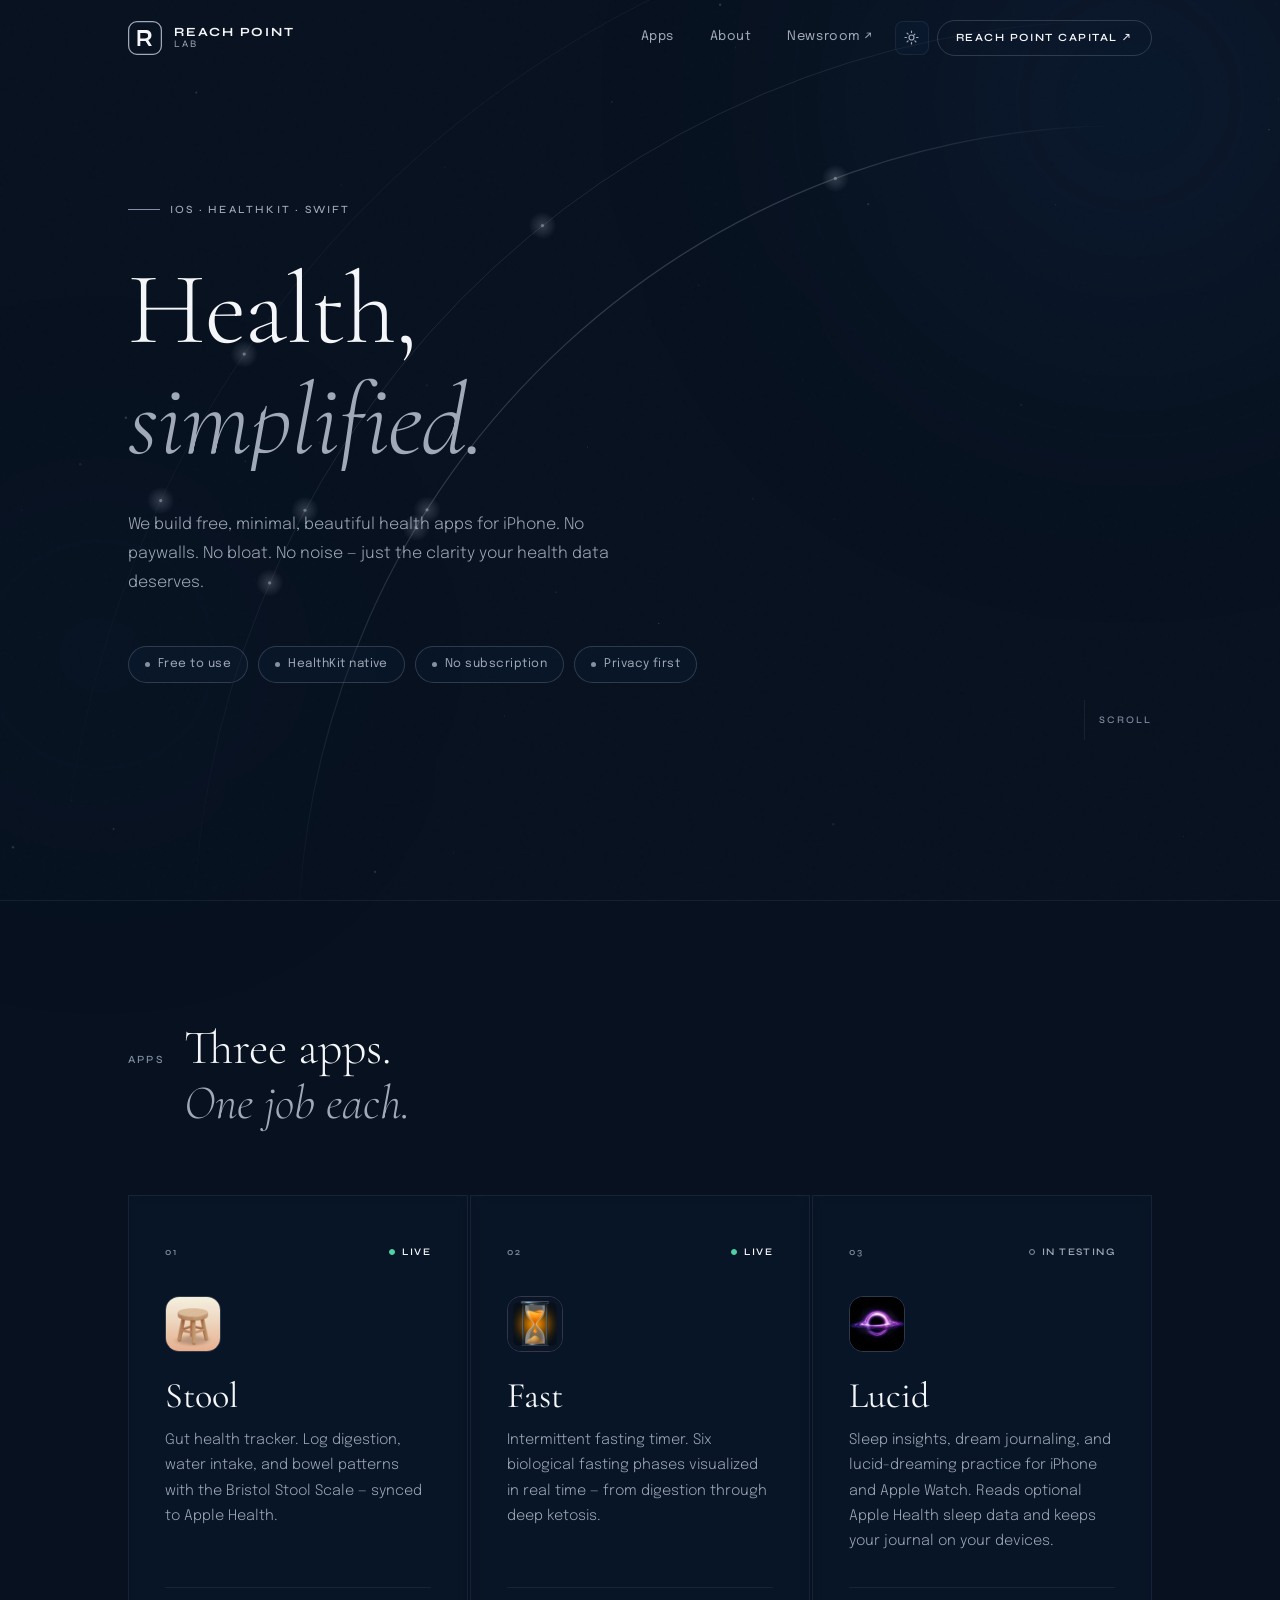
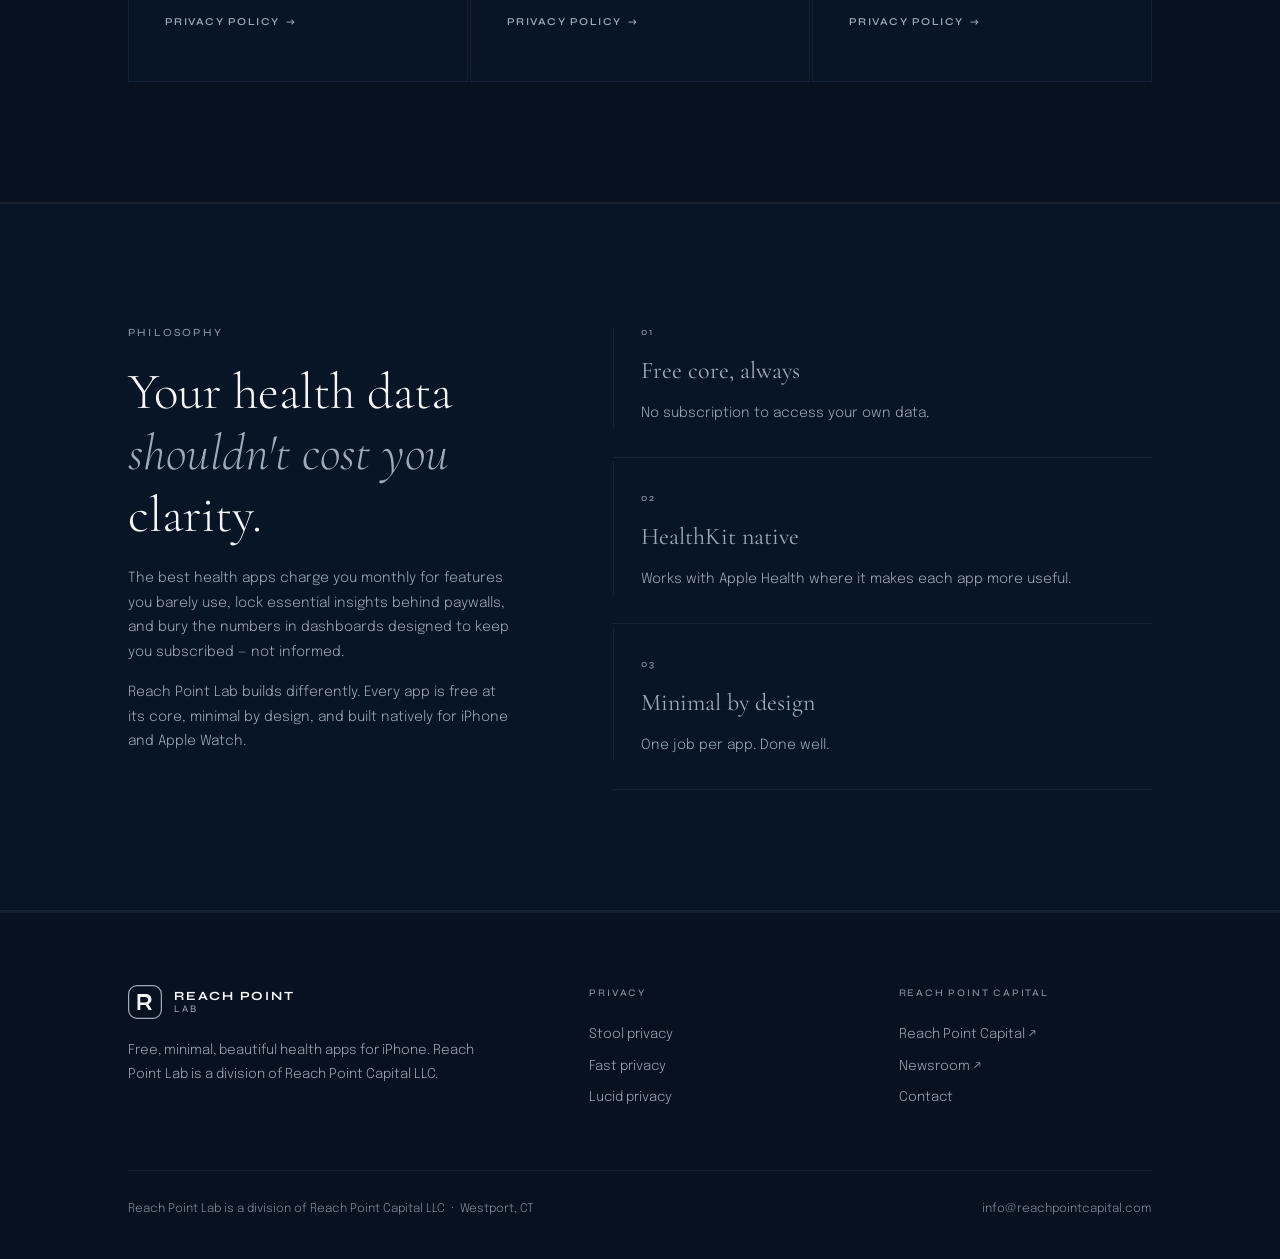
==== commit ba654285: "Align Lucid site copy with app behavior" ====
--- a/index.html
+++ b/index.html
@@ -176,10 +176,10 @@
           <!-- Lucid -->
           <div class="app-cell" data-reveal style="--d:2">
             <article class="app-card">
-              <div class="app-top"><span class="app-number">03</span><span class="status">Coming soon</span></div>
+              <div class="app-top"><span class="app-number">03</span><span class="status">In testing</span></div>
               <img class="app-icon" src="/images/lucid-icon.jpg" alt="Lucid app icon" width="56" height="56" loading="lazy" />
               <h3 class="app-name">Lucid</h3>
-              <p class="app-desc">Coming soon. HealthKit integrated. Reach Point Lab's third release — more details ahead.</p>
+              <p class="app-desc">Sleep insights, dream journaling, and lucid-dreaming practice for iPhone and Apple Watch. Reads optional Apple Health sleep data and keeps your journal on your devices.</p>
               <div class="app-foot"><a class="app-privacy" href="/privacy/lucid">Privacy policy <span aria-hidden="true">→</span></a></div>
             </article>
           </div>
@@ -213,7 +213,7 @@
             <div class="thesis-point">
               <div class="point-number">02</div>
               <div class="point-title">HealthKit native</div>
-              <p class="point-body">Syncs with Apple Health on every app, on every platform.</p>
+              <p class="point-body">Works with Apple Health where it makes each app more useful.</p>
             </div>
             <div class="thesis-point">
               <div class="point-number">03</div>
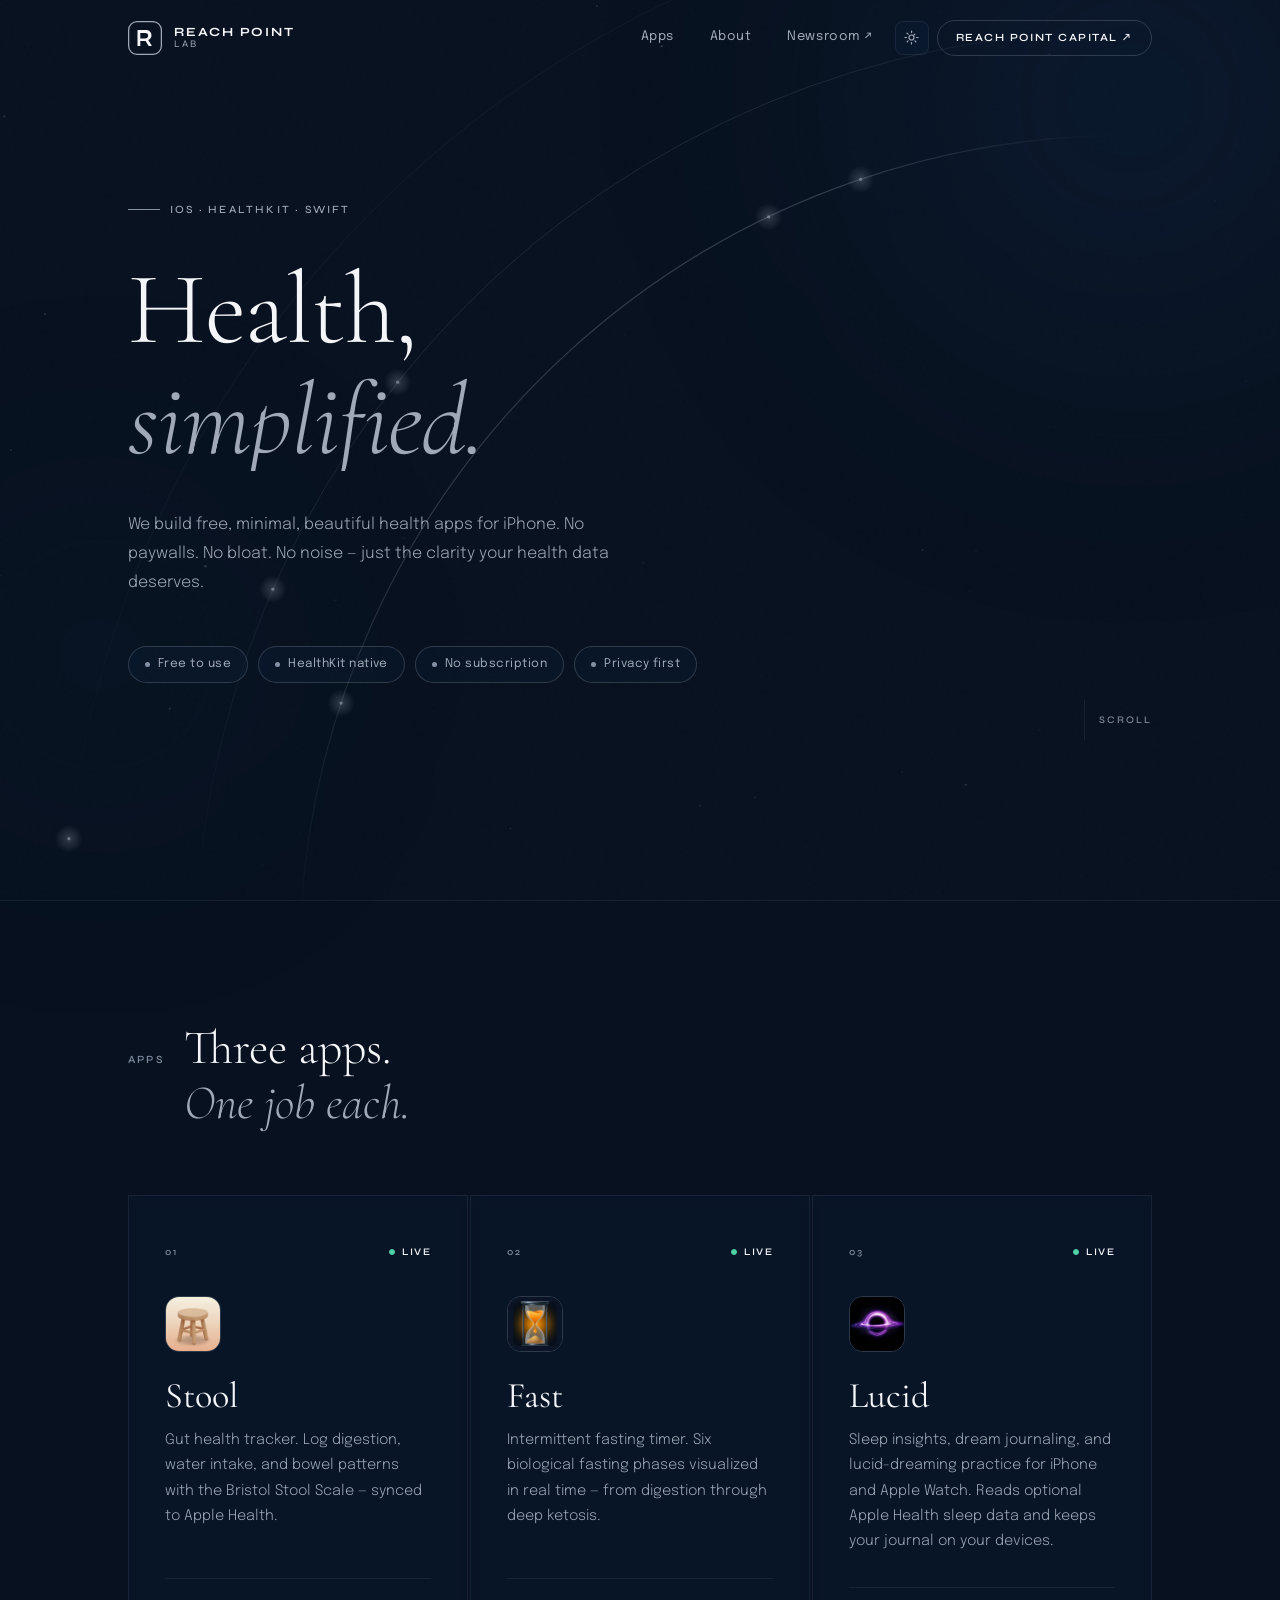
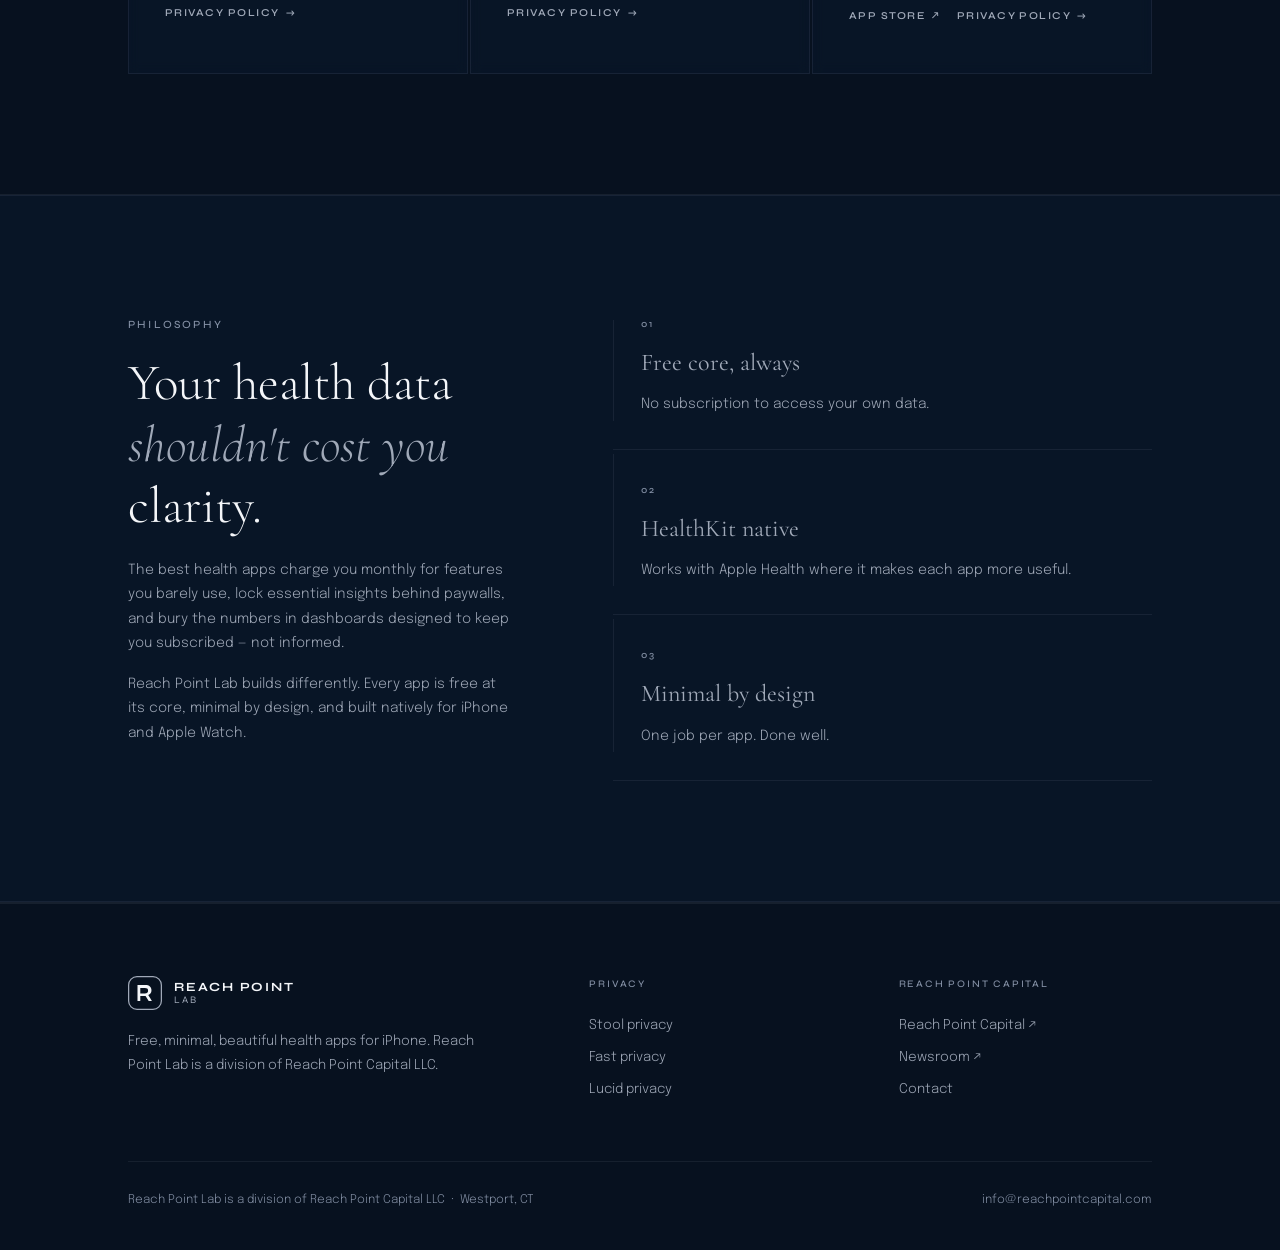
==== commit 8417633a: "Mark Lucid live and link to the App Store" ====
--- a/index.html
+++ b/index.html
@@ -176,11 +176,14 @@
           <!-- Lucid -->
           <div class="app-cell" data-reveal style="--d:2">
             <article class="app-card">
-              <div class="app-top"><span class="app-number">03</span><span class="status">In testing</span></div>
+              <div class="app-top"><span class="app-number">03</span><span class="status is-live">Live</span></div>
               <img class="app-icon" src="/images/lucid-icon.jpg" alt="Lucid app icon" width="56" height="56" loading="lazy" />
               <h3 class="app-name">Lucid</h3>
               <p class="app-desc">Sleep insights, dream journaling, and lucid-dreaming practice for iPhone and Apple Watch. Reads optional Apple Health sleep data and keeps your journal on your devices.</p>
-              <div class="app-foot"><a class="app-privacy" href="/privacy/lucid">Privacy policy <span aria-hidden="true">→</span></a></div>
+              <div class="app-foot" style="display:flex;flex-wrap:wrap;gap:16px;">
+                <a class="app-privacy" href="https://apps.apple.com/us/app/lucid-by-reach-point-lab/id6830216679" target="_blank" rel="noopener">App Store <span aria-hidden="true">↗</span></a>
+                <a class="app-privacy" href="/privacy/lucid">Privacy policy <span aria-hidden="true">→</span></a>
+              </div>
             </article>
           </div>
 
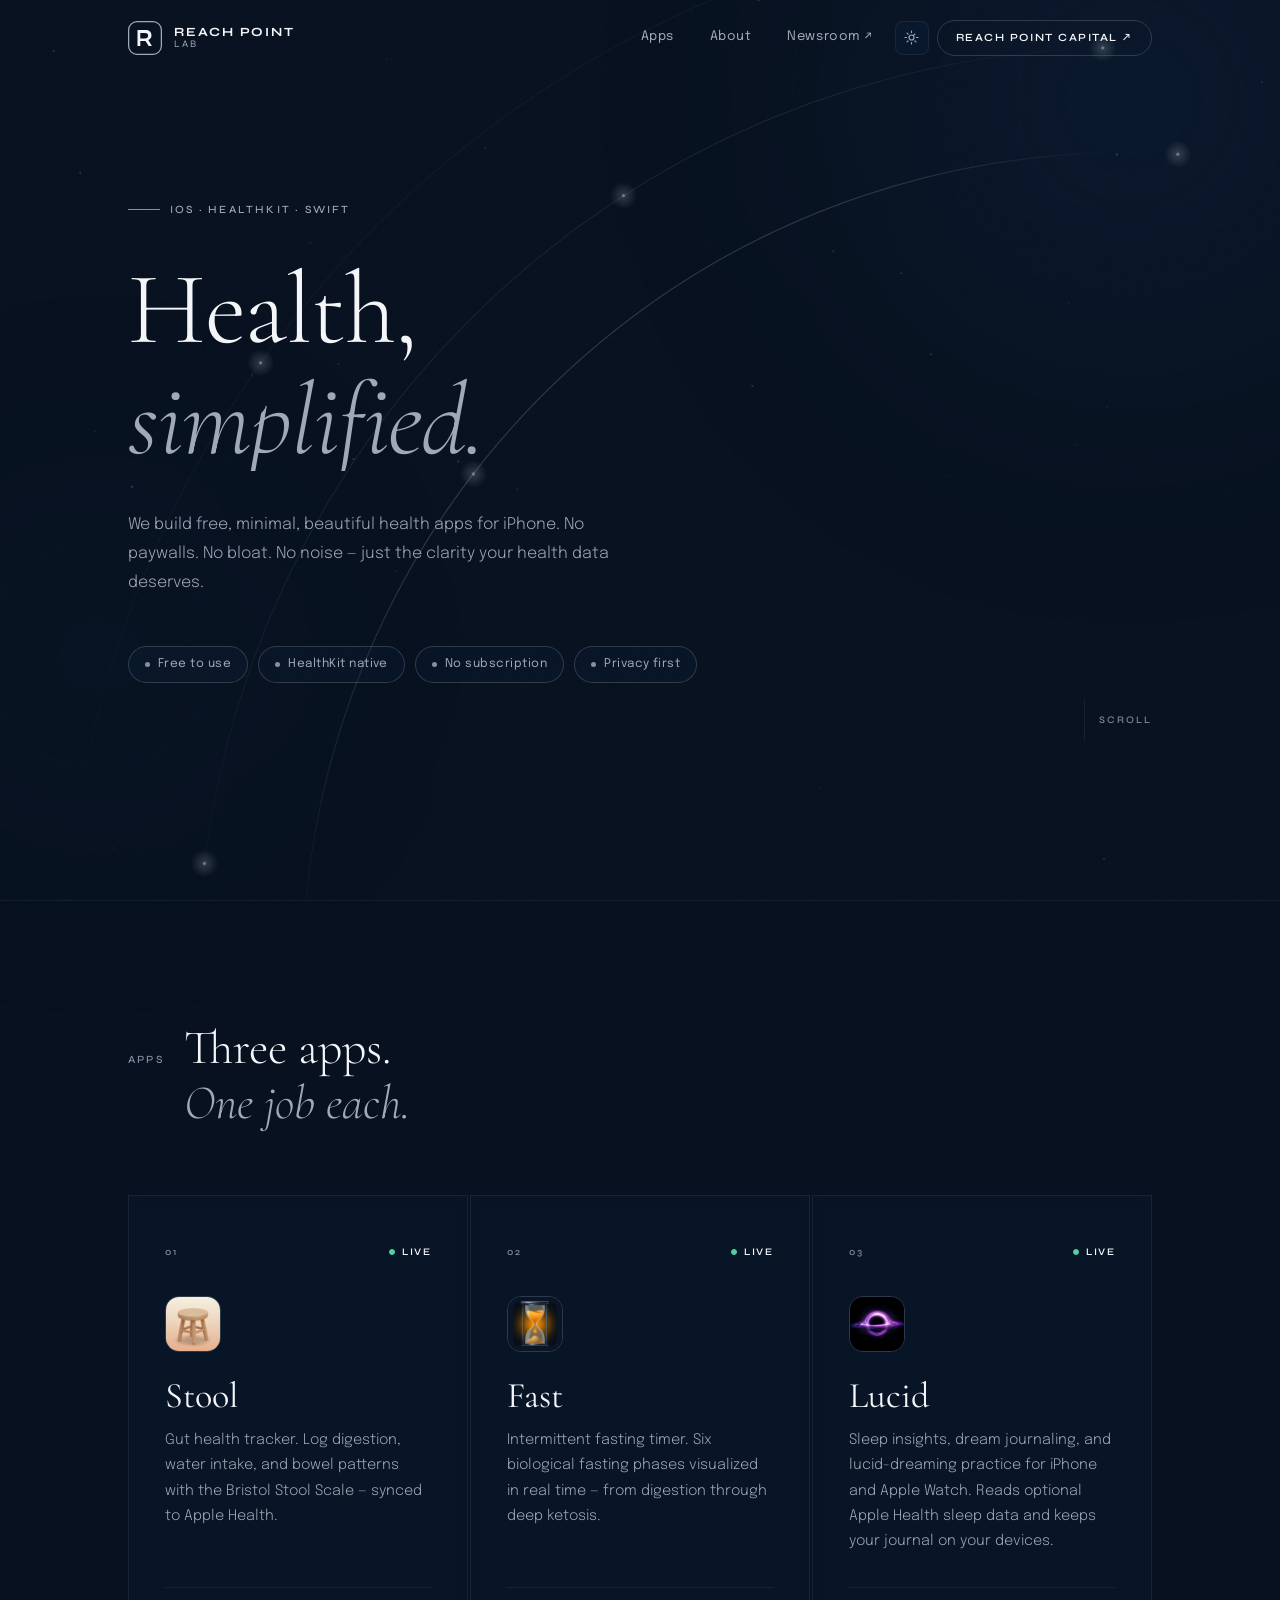
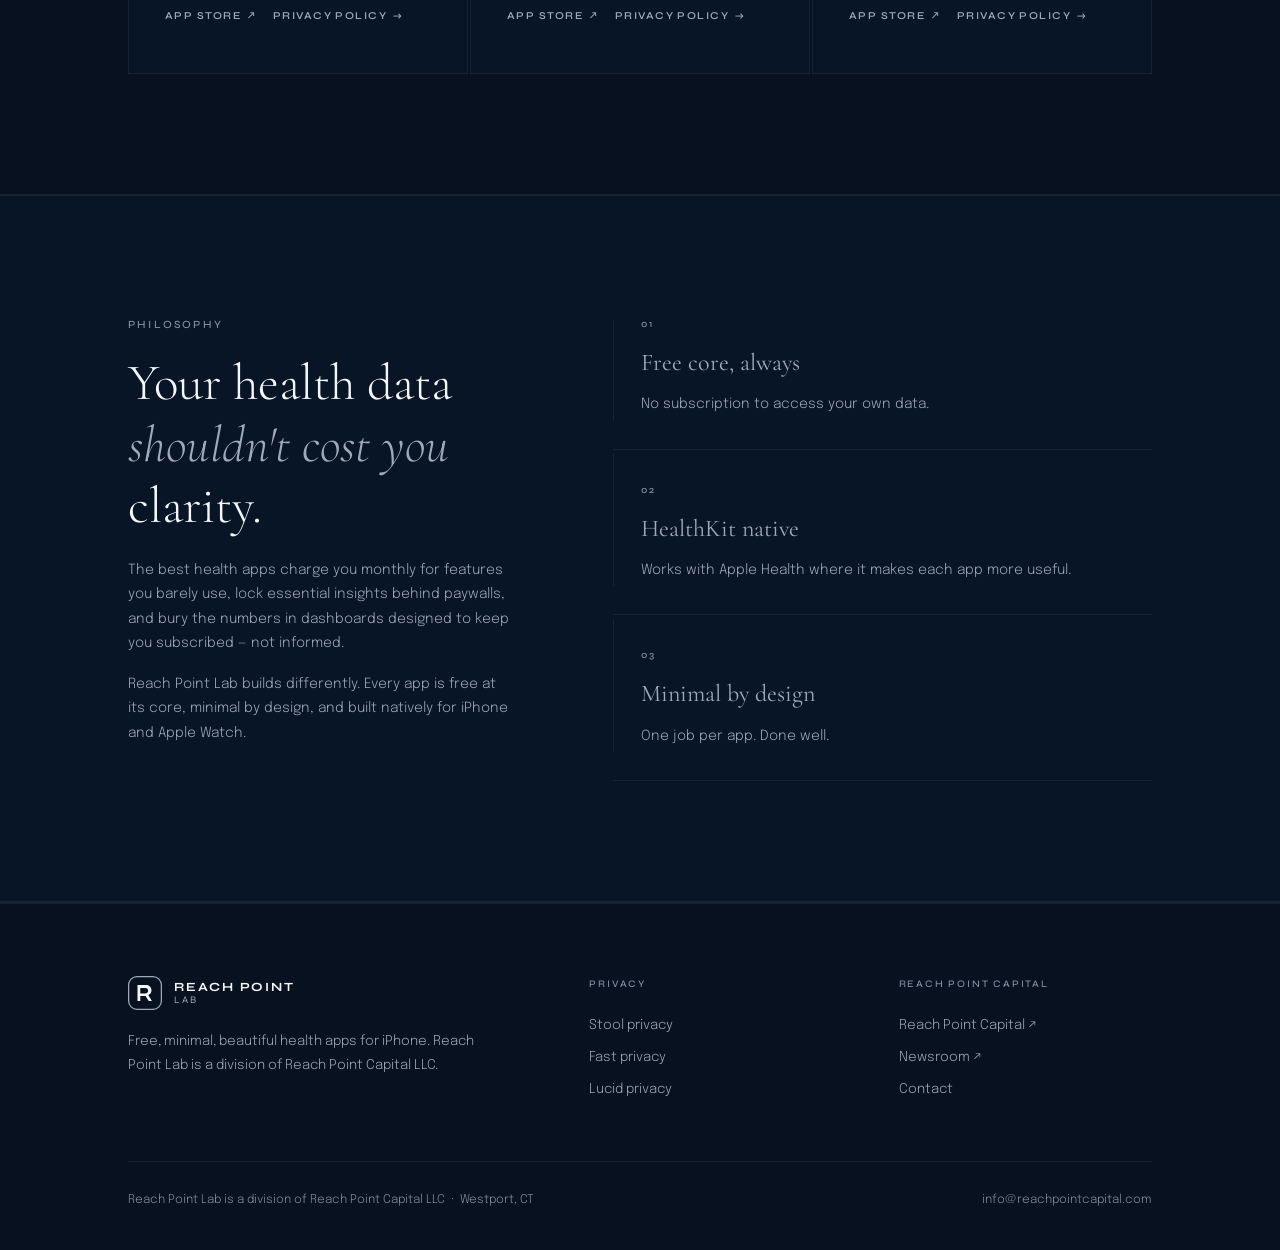
==== commit 42abdd5f: "Add Stool and Fast App Store links" ====
--- a/index.html
+++ b/index.html
@@ -158,7 +158,10 @@
               <img class="app-icon" src="/images/stool-icon.jpg" alt="Stool app icon" width="56" height="56" loading="lazy" />
               <h3 class="app-name">Stool</h3>
               <p class="app-desc">Gut health tracker. Log digestion, water intake, and bowel patterns with the Bristol Stool Scale — synced to Apple Health.</p>
-              <div class="app-foot"><a class="app-privacy" href="/privacy/stool">Privacy policy <span aria-hidden="true">→</span></a></div>
+              <div class="app-foot" style="display:flex;flex-wrap:wrap;gap:16px;">
+                <a class="app-privacy" href="https://apps.apple.com/us/app/stool-by-reach-point-lab/id6762166494" target="_blank" rel="noopener">App Store <span aria-hidden="true">↗</span></a>
+                <a class="app-privacy" href="/privacy/stool">Privacy policy <span aria-hidden="true">→</span></a>
+              </div>
             </article>
           </div>
 
@@ -169,7 +172,10 @@
               <img class="app-icon" src="/images/fast-icon.png" alt="Fast app icon" width="56" height="56" loading="lazy" />
               <h3 class="app-name">Fast</h3>
               <p class="app-desc">Intermittent fasting timer. Six biological fasting phases visualized in real time — from digestion through deep ketosis.</p>
-              <div class="app-foot"><a class="app-privacy" href="/privacy/fast">Privacy policy <span aria-hidden="true">→</span></a></div>
+              <div class="app-foot" style="display:flex;flex-wrap:wrap;gap:16px;">
+                <a class="app-privacy" href="https://apps.apple.com/us/app/fast-by-reach-point-lab/id6762025643" target="_blank" rel="noopener">App Store <span aria-hidden="true">↗</span></a>
+                <a class="app-privacy" href="/privacy/fast">Privacy policy <span aria-hidden="true">→</span></a>
+              </div>
             </article>
           </div>
 
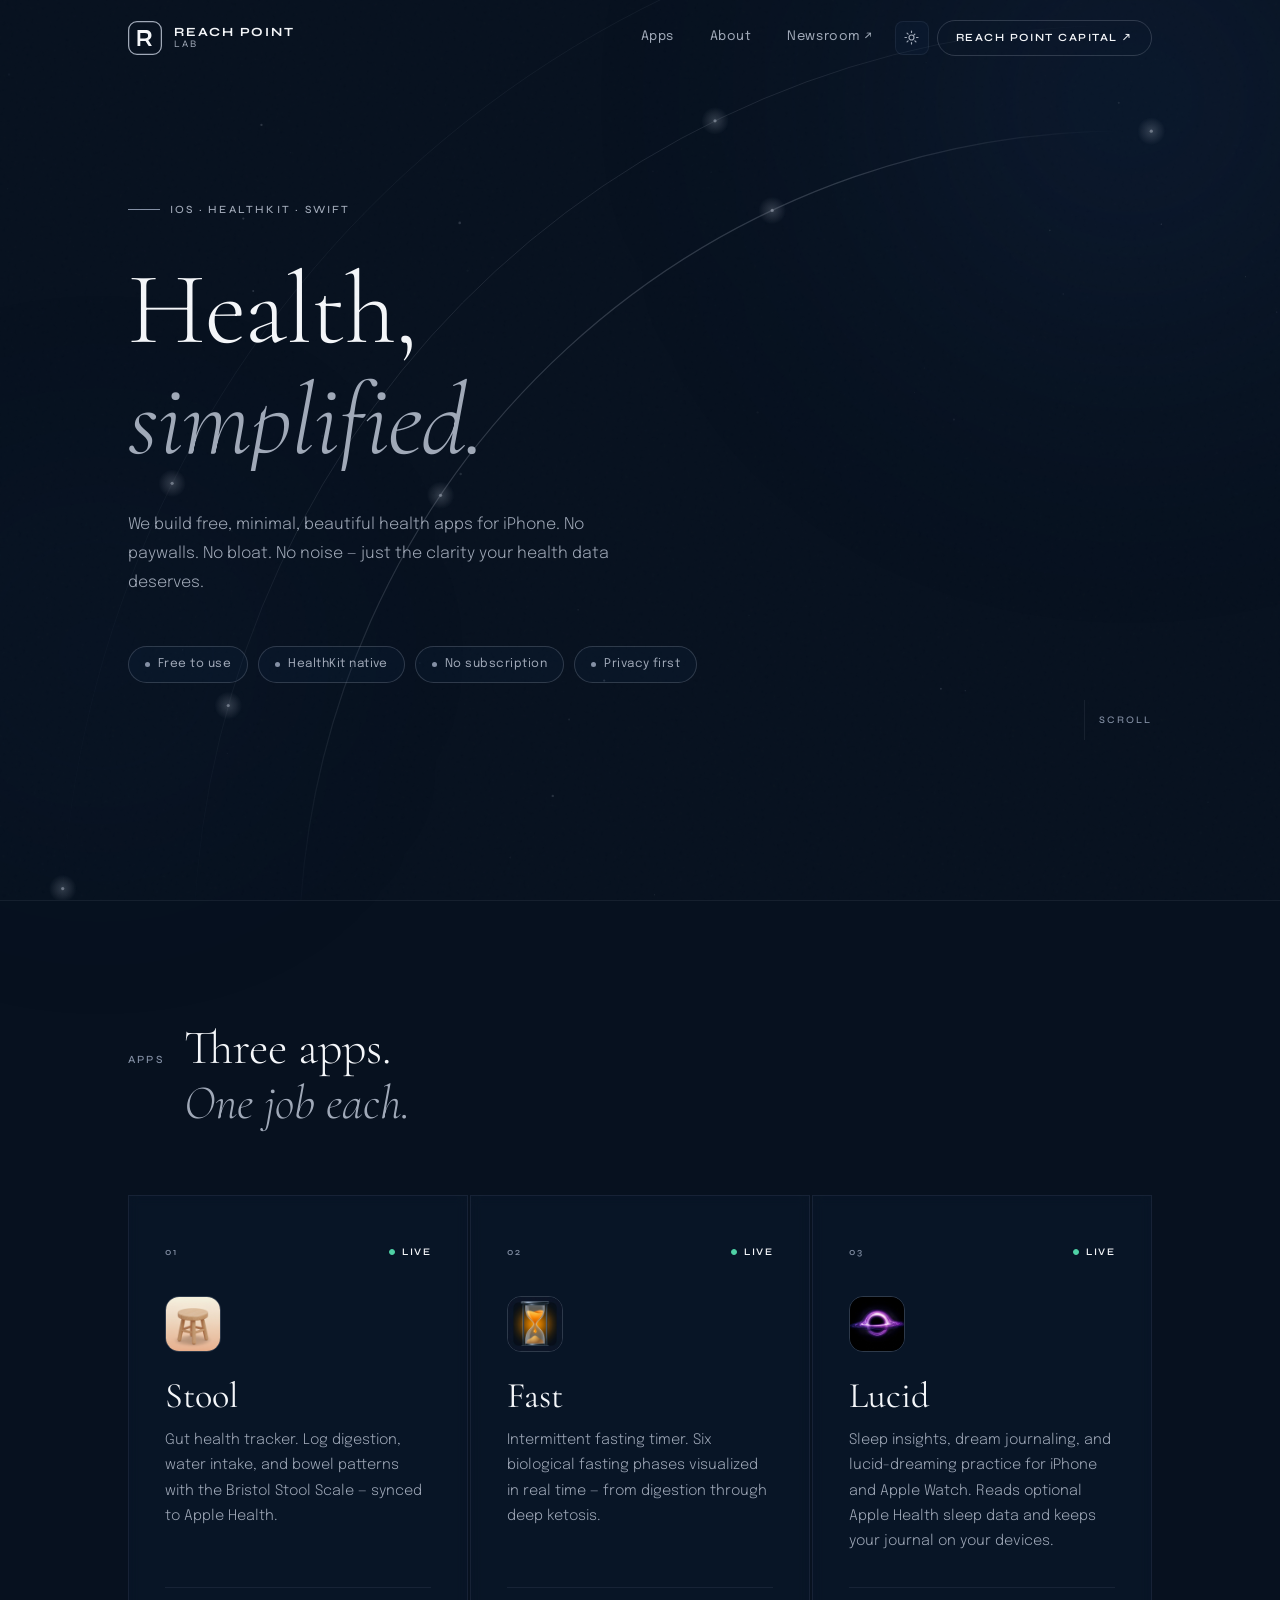
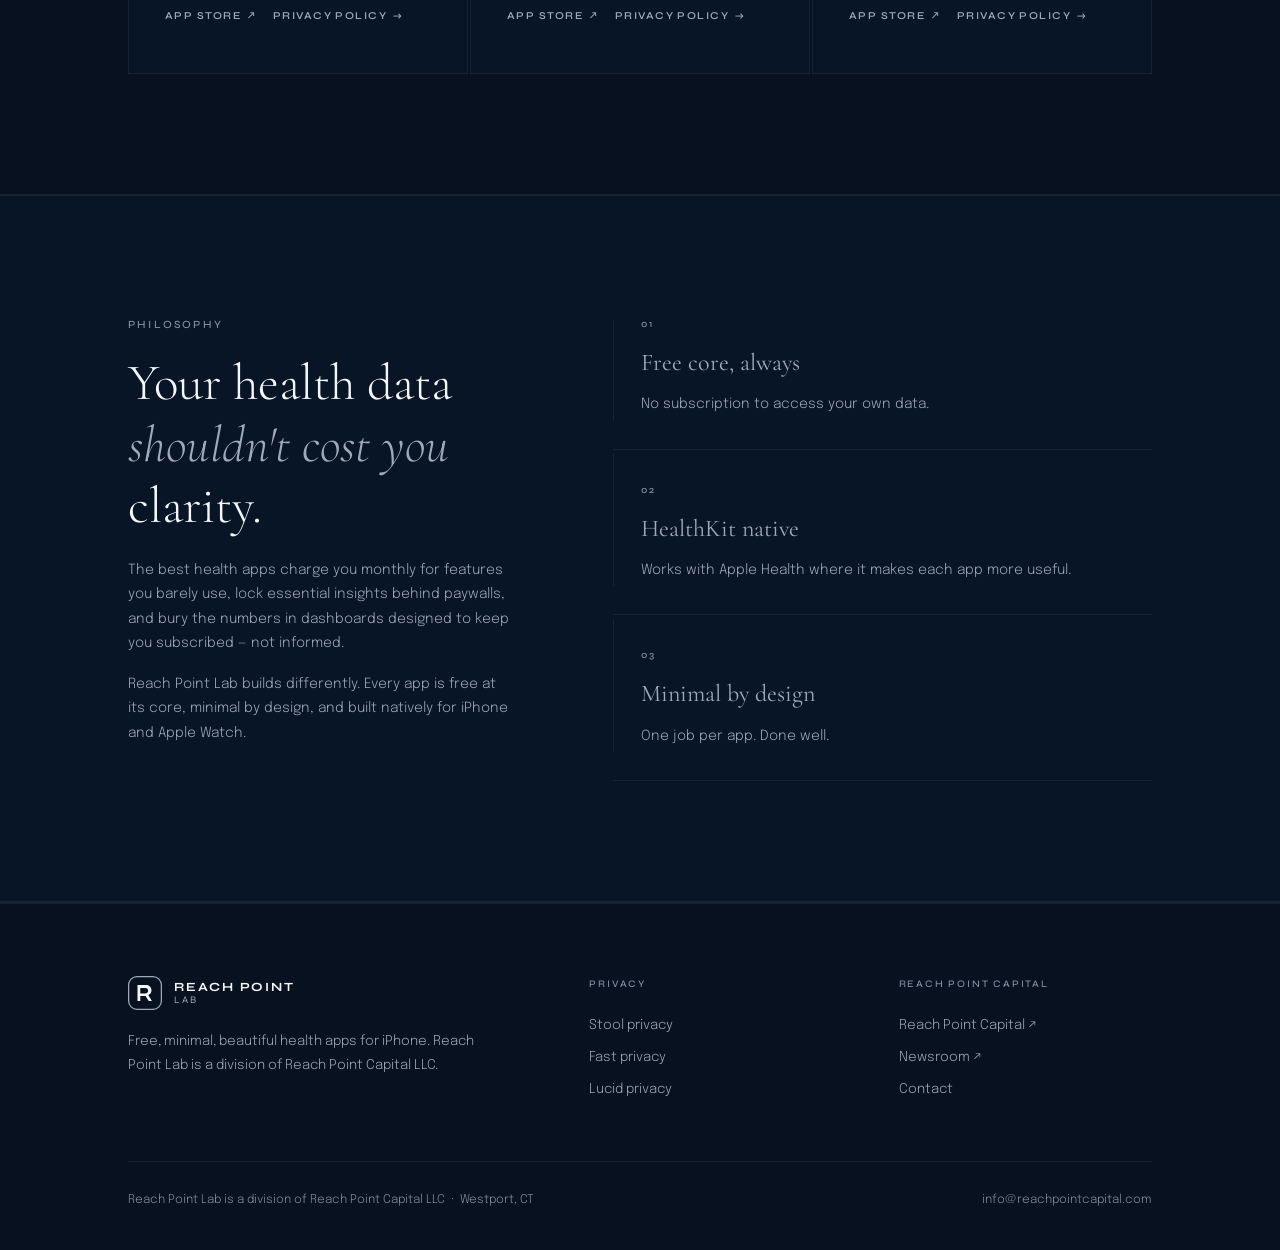
==== commit 8a31602e: "Add a real icon set and a designed link-preview card The tab icon was only an inline data: image. Ch" ====
--- a/index.html
+++ b/index.html
@@ -11,11 +11,15 @@
   <meta property="og:description" content="Free, minimal, beautiful health apps for iOS. No paywalls. No complexity. Just clarity." />
   <meta property="og:url" content="https://reachpointlab.com/" />
   <meta property="og:type" content="website" />
-  <meta property="og:image" content="https://reachpointlab.com/assets/og-image.png" />
+  <meta property="og:image" content="https://reachpointlab.com/assets/og-card.jpg" />
+  <meta property="og:image:width" content="1200" />
+  <meta property="og:image:height" content="630" />
+  <meta property="og:image:alt" content="Reach Point Lab — Health, simplified. Free, minimal, beautiful health apps for iPhone." />
   <meta name="twitter:card" content="summary_large_image" />
   <meta name="twitter:title" content="Reach Point Lab" />
   <meta name="twitter:description" content="Free, minimal, beautiful health apps for iOS. No paywalls. No complexity. Just clarity." />
-  <meta name="twitter:image" content="https://reachpointlab.com/assets/og-image.png" />
+  <meta name="twitter:image" content="https://reachpointlab.com/assets/og-card.jpg" />
+  <meta name="twitter:image:alt" content="Reach Point Lab — Health, simplified. Free, minimal, beautiful health apps for iPhone." />
   <script type="application/ld+json">
   {
     "@context": "https://schema.org",
@@ -39,7 +43,11 @@
       setTimeout(function () { if (!window.__rpc) root.classList.remove('js'); }, 4000);
     })();
   </script>
-  <link rel="icon" type="image/svg+xml" href="data:image/svg+xml,%3Csvg xmlns='http://www.w3.org/2000/svg' viewBox='0 0 34 34'%3E%3Crect width='34' height='34' rx='8.5' fill='%231B3A6B'/%3E%3Cpath d='M9.5 9h7.8c2 0 3.55.48 4.6 1.42 1.05.94 1.57 2.24 1.57 3.87 0 1.18-.28 2.18-.86 3-.56.8-1.34 1.36-2.34 1.7L23.9 25h-3.2l-3.15-5.07H12.3V25H9.5V9zm2.8 2.58V17.5h4.6c1 0 1.78-.26 2.34-.76.56-.52.83-1.22.83-2.1 0-.86-.27-1.53-.83-2.02-.56-.5-1.34-.74-2.34-.74h-4.6v-.7z' fill='%23F4F6F9'/%3E%3C/svg%3E" />
+  <link rel="icon" href="/favicon.ico" sizes="32x32" />
+  <link rel="icon" href="/icon.svg" type="image/svg+xml" />
+  <link rel="icon" href="/icon-96.png" type="image/png" sizes="96x96" />
+  <link rel="apple-touch-icon" href="/apple-touch-icon.png" />
+  <link rel="manifest" href="/site.webmanifest" />
   <link rel="preconnect" href="https://fonts.googleapis.com" />
   <link rel="preconnect" href="https://fonts.gstatic.com" crossorigin />
   <link href="https://fonts.googleapis.com/css2?family=Cormorant+Garamond:ital,wght@0,300;0,400;0,500;0,600;1,300;1,400&family=Epilogue:wght@300;400;500&family=Syne:wght@400;500;600;700&display=swap" rel="stylesheet" />
